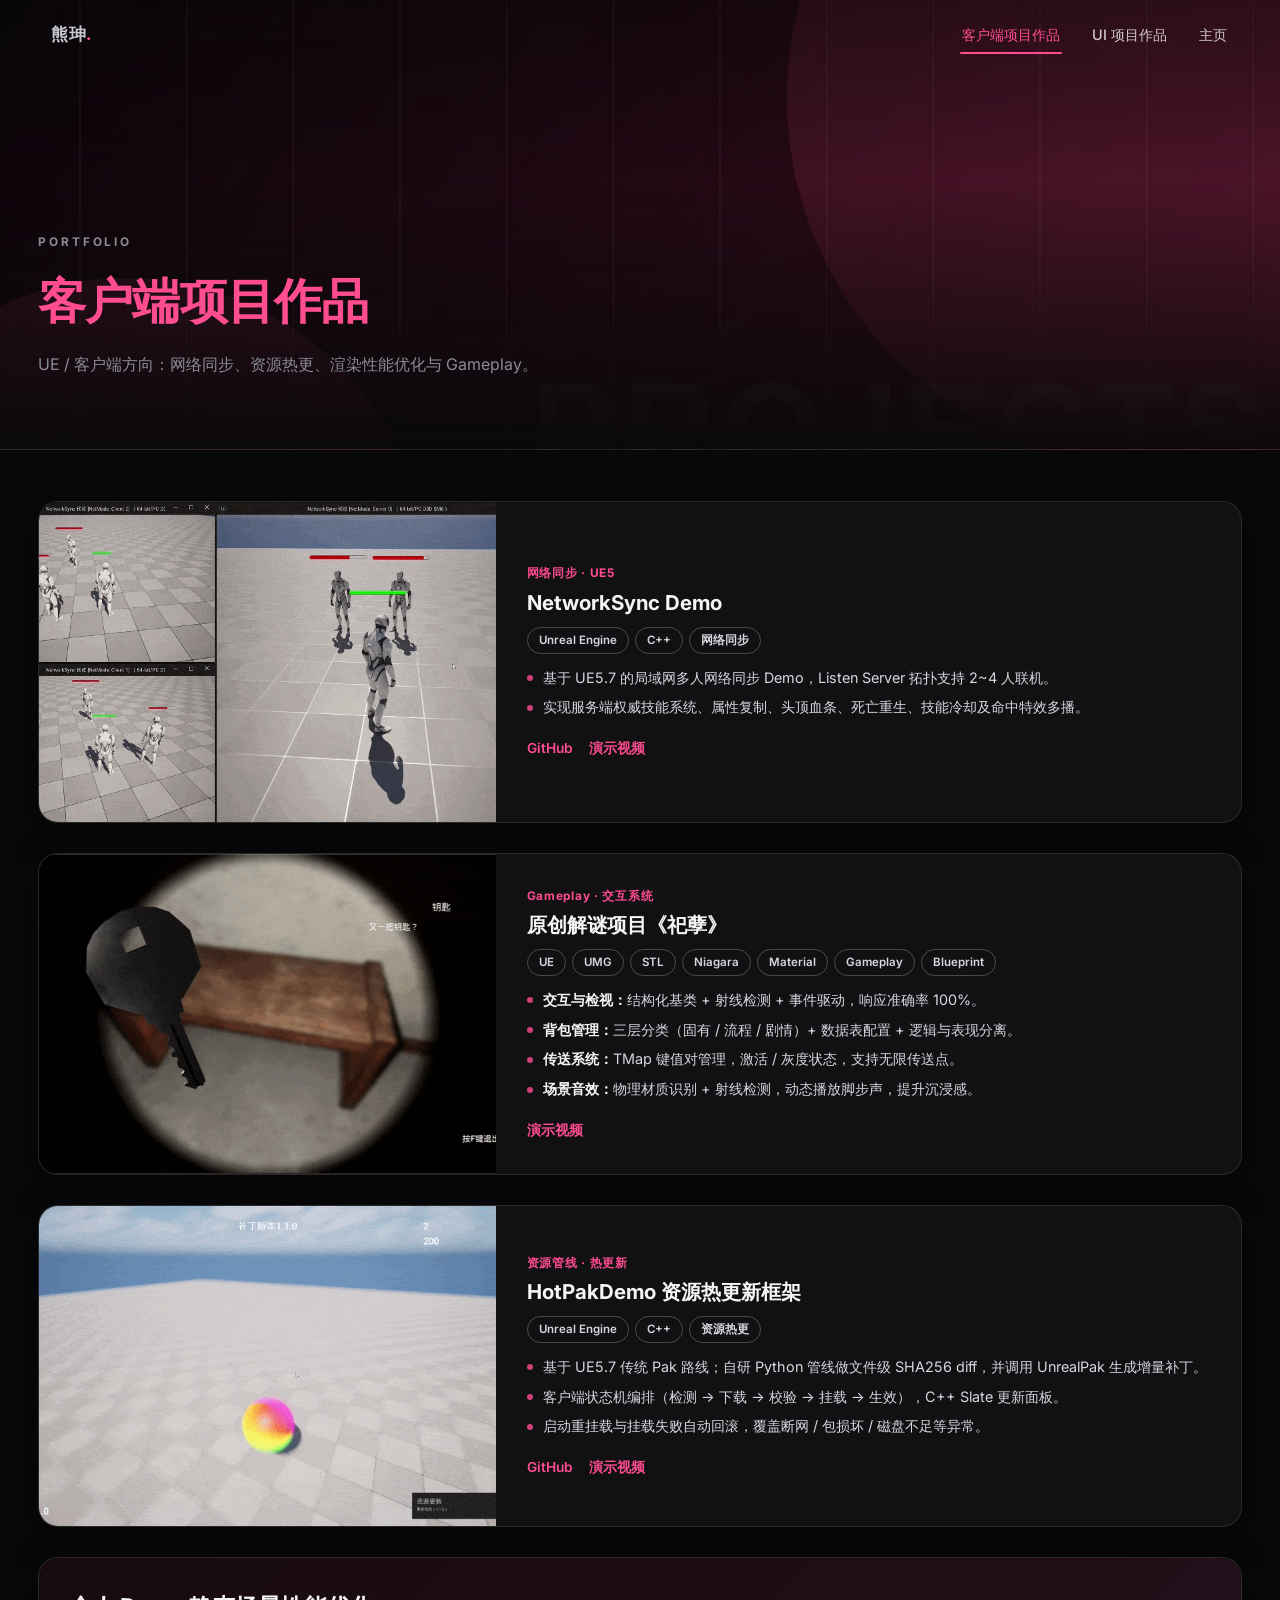
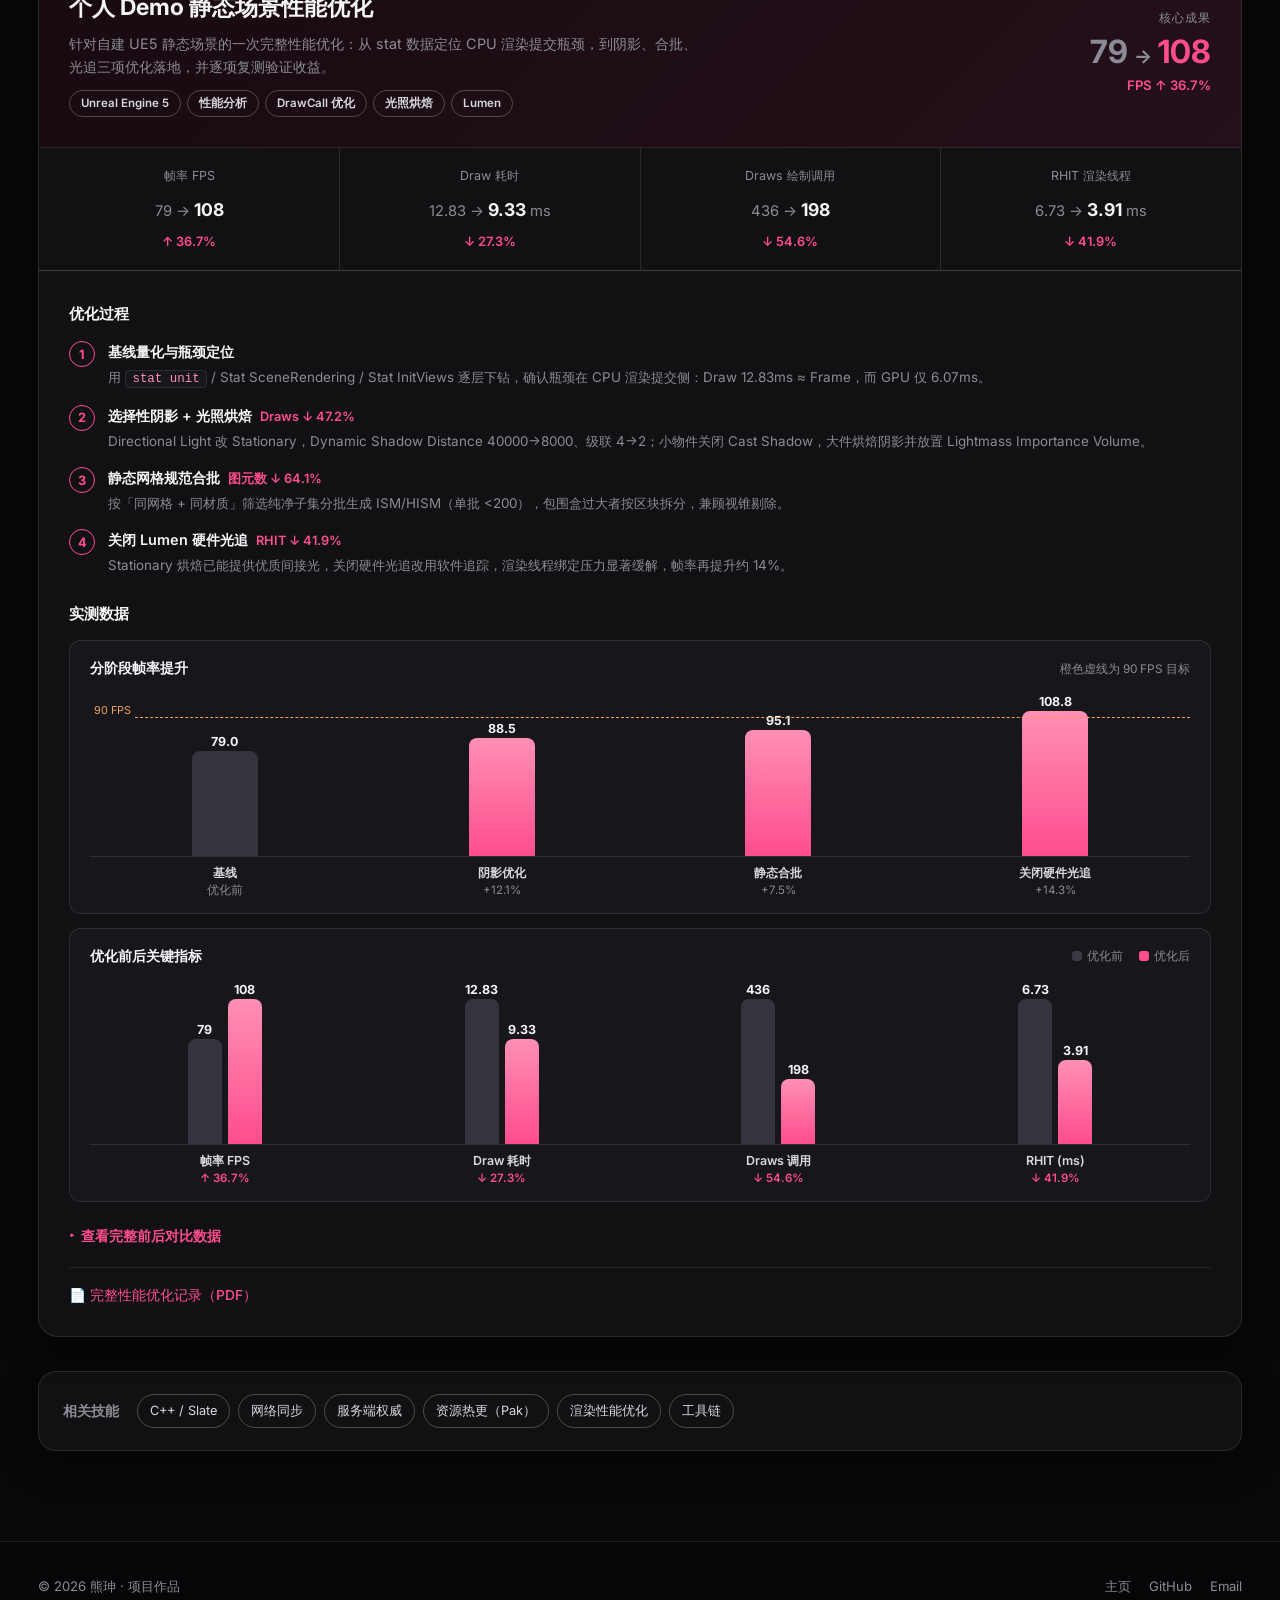
==== projects.html @ a7da315f "更改主页框架" ====
<!DOCTYPE html>
<html lang="zh-CN">
<head>
    <meta charset="UTF-8">
    <meta name="viewport" content="width=device-width, initial-scale=1.0">
    <title>项目作品 · 熊珅</title>
    <meta name="description" content="熊珅的项目作品：UE / 游戏客户端方向与 UI 开发方向的项目及性能优化案例。">
    <link rel="icon" type="image/png" href="assets/img/favicon.png">
    <link rel="preconnect" href="https://fonts.googleapis.com">
    <link rel="preconnect" href="https://fonts.gstatic.com" crossorigin>
    <link href="https://fonts.googleapis.com/css2?family=Inter:wght@400;500;600;700&display=swap" rel="stylesheet">
    <link rel="stylesheet" href="assets/style.css">
</head>
<body class="page-projects">

    <!-- ==================== 顶部导航（双 Tab） ==================== -->
    <nav class="nav" id="siteNav">
        <a class="brand" href="index.html">熊珅<span>.</span></a>
        <div class="nav-links">
            <button type="button" data-tab="game" class="is-active">客户端项目作品</button>
            <button type="button" data-tab="ui">UI 项目作品</button>
            <a class="nav-cta" href="index.html">主页</a>
        </div>
    </nav>

    <!-- ==================== 页头 ==================== -->
    <header class="projects-head">
        <div class="wrap--wide">
            <div>
                <span class="eyebrow">PORTFOLIO</span>
                <h1 data-panel-title>客户端项目作品</h1>
                <p data-panel-desc>UE / 客户端方向：网络同步、资源热更、渲染性能优化与 Gameplay。</p>
            </div>
        </div>
    </header>

    <main>
        <!-- ============================================================
             Panel · 客户端作品
             ============================================================ -->
        <div class="panel is-active" data-panel="game" id="panel-game" role="tabpanel" aria-label="客户端项目作品">
            <div class="cards">

                <!-- NetworkSync -->
                <article class="card">
                    <div class="card-media">
                        <img src="assets/img/client/project1.gif" alt="NetworkSync Demo 演示">
                    </div>
                    <div class="card-body">
                        <div class="kicker">网络同步 · UE5</div>
                        <h3>NetworkSync Demo</h3>
                        <div class="tags">
                            <span class="tag">Unreal Engine</span>
                            <span class="tag">C++</span>
                            <span class="tag">网络同步</span>
                        </div>
                        <ul class="points">
                            <li>基于 UE5.7 的局域网多人网络同步 Demo，Listen Server 拓扑支持 2~4 人联机。</li>
                            <li>实现服务端权威技能系统、属性复制、头顶血条、死亡重生、技能冷却及命中特效多播。</li>
                        </ul>
                        <div class="card-links">
                            <a href="https://github.com/XBear-Git/UE-NetSync-Demo" target="_blank" rel="noopener">GitHub</a>
                            <a href="https://www.bilibili.com/video/BV1RWa36MEmf/" target="_blank" rel="noopener">演示视频</a>
                        </div>
                    </div>
                </article>

                <!-- 祀孽 -->
                <article class="card">
                    <div class="card-media">
                        <img src="assets/img/client/project3.gif" alt="原创解谜项目《祀孽》演示">
                    </div>
                    <div class="card-body">
                        <div class="kicker">Gameplay · 交互系统</div>
                        <h3>原创解谜项目《祀孽》</h3>
                        <div class="tags">
                            <span class="tag">UE</span>
                            <span class="tag">UMG</span>
                            <span class="tag">STL</span>
                            <span class="tag">Niagara</span>
                            <span class="tag">Material</span>
                            <span class="tag">Gameplay</span>
                            <span class="tag">Blueprint</span>
                        </div>
                        <ul class="points">
                            <li><strong>交互与检视：</strong>结构化基类 + 射线检测 + 事件驱动，响应准确率 100%。</li>
                            <li><strong>背包管理：</strong>三层分类（固有 / 流程 / 剧情）+ 数据表配置 + 逻辑与表现分离。</li>
                            <li><strong>传送系统：</strong>TMap 键值对管理，激活 / 灰度状态，支持无限传送点。</li>
                            <li><strong>场景音效：</strong>物理材质识别 + 射线检测，动态播放脚步声，提升沉浸感。</li>
                        </ul>
                        <div class="card-links">
                            <a href="https://www.bilibili.com/video/BV1g8osBFEGW/" target="_blank" rel="noopener">演示视频</a>
                        </div>
                    </div>
                </article>

                <!-- HotPak -->
                <article class="card">
                    <div class="card-media">
                        <img src="assets/img/client/project2.gif" alt="HotPakDemo 资源热更新演示">
                    </div>
                    <div class="card-body">
                        <div class="kicker">资源管线 · 热更新</div>
                        <h3>HotPakDemo 资源热更新框架</h3>
                        <div class="tags">
                            <span class="tag">Unreal Engine</span>
                            <span class="tag">C++</span>
                            <span class="tag">资源热更</span>
                        </div>
                        <ul class="points">
                            <li>基于 UE5.7 传统 Pak 路线；自研 Python 管线做文件级 SHA256 diff，并调用 UnrealPak 生成增量补丁。</li>
                            <li>客户端状态机编排（检测 → 下载 → 校验 → 挂载 → 生效），C++ Slate 更新面板。</li>
                            <li>启动重挂载与挂载失败自动回滚，覆盖断网 / 包损坏 / 磁盘不足等异常。</li>
                        </ul>
                        <div class="card-links">
                            <a href="https://github.com/XBear-Git/UE-HotPak-Demo" target="_blank" rel="noopener">GitHub</a>
                            <a href="https://www.bilibili.com/video/BV1kwHC6jEtJ/" target="_blank" rel="noopener">演示视频</a>
                        </div>
                    </div>
                </article>

                <!-- 性能优化案例（客户端版） -->
                <section class="perf-case" aria-labelledby="perf-game-title">
                    <div class="perf-case-head">
                        <div>
                            <h3 id="perf-game-title">个人 Demo 静态场景性能优化</h3>
                            <p class="perf-desc">针对自建 UE5 静态场景的一次完整性能优化：从 stat 数据定位 CPU 渲染提交瓶颈，到阴影、合批、光追三项优化落地，并逐项复测验证收益。</p>
                            <div class="tags">
                                <span class="tag">Unreal Engine 5</span>
                                <span class="tag">性能分析</span>
                                <span class="tag">DrawCall 优化</span>
                                <span class="tag">光照烘焙</span>
                                <span class="tag">Lumen</span>
                            </div>
                        </div>
                        <div class="perf-hero">
                            <div class="hero-label">核心成果</div>
                            <div class="hero-value"><span class="hero-from">79</span><span class="hero-arrow">→</span><span class="hero-to">108</span></div>
                            <div class="hero-delta">FPS ↑ 36.7%</div>
                        </div>
                    </div>

                    <div class="perf-metrics">
                        <div class="perf-metric"><div class="m-label">帧率 FPS</div><div class="m-values">79 → <strong>108</strong></div><div class="m-delta">↑ 36.7%</div></div>
                        <div class="perf-metric"><div class="m-label">Draw 耗时</div><div class="m-values">12.83 → <strong>9.33</strong> ms</div><div class="m-delta">↓ 27.3%</div></div>
                        <div class="perf-metric"><div class="m-label">Draws 绘制调用</div><div class="m-values">436 → <strong>198</strong></div><div class="m-delta">↓ 54.6%</div></div>
                        <div class="perf-metric"><div class="m-label">RHIT 渲染线程</div><div class="m-values">6.73 → <strong>3.91</strong> ms</div><div class="m-delta">↓ 41.9%</div></div>
                    </div>

                    <div class="perf-body">
                        <div class="perf-subtitle">优化过程</div>
                        <div class="perf-steps">
                            <div class="perf-step"><div class="step-no">1</div><div><div class="step-title">基线量化与瓶颈定位</div><p>用 <code>stat unit</code> / Stat SceneRendering / Stat InitViews 逐层下钻，确认瓶颈在 CPU 渲染提交侧：Draw 12.83ms ≈ Frame，而 GPU 仅 6.07ms。</p></div></div>
                            <div class="perf-step"><div class="step-no">2</div><div><div class="step-title">选择性阴影 + 光照烘焙<span class="step-gain">Draws ↓ 47.2%</span></div><p>Directional Light 改 Stationary，Dynamic Shadow Distance 40000→8000、级联 4→2；小物件关闭 Cast Shadow，大件烘焙阴影并放置 Lightmass Importance Volume。</p></div></div>
                            <div class="perf-step"><div class="step-no">3</div><div><div class="step-title">静态网格规范合批<span class="step-gain">图元数 ↓ 64.1%</span></div><p>按「同网格 + 同材质」筛选纯净子集分批生成 ISM/HISM（单批 &lt;200），包围盒过大者按区块拆分，兼顾视锥剔除。</p></div></div>
                            <div class="perf-step"><div class="step-no">4</div><div><div class="step-title">关闭 Lumen 硬件光追<span class="step-gain">RHIT ↓ 41.9%</span></div><p>Stationary 烘焙已能提供优质间接光，关闭硬件光追改用软件追踪，渲染线程绑定压力显著缓解，帧率再提升约 14%。</p></div></div>
                        </div>

                        <div class="perf-subtitle" style="margin-top: 24px;">实测数据</div>

                        <div class="perf-chart">
                            <div class="chart-head"><span class="chart-title">分阶段帧率提升</span><span class="chart-note">橙色虚线为 90 FPS 目标</span></div>
                            <div class="chart-plot">
                                <div class="chart-target" style="bottom: 82.7%;"><span>90 FPS</span></div>
                                <div class="chart-col"><div class="chart-bar b-before" style="--h: 72.6%;"><span class="bar-val">79.0</span></div></div>
                                <div class="chart-col"><div class="chart-bar b-after" style="--h: 81.4%;"><span class="bar-val">88.5</span></div></div>
                                <div class="chart-col"><div class="chart-bar b-after" style="--h: 87.5%;"><span class="bar-val">95.1</span></div></div>
                                <div class="chart-col"><div class="chart-bar b-after" style="--h: 100%;"><span class="bar-val">108.8</span></div></div>
                            </div>
                            <div class="chart-x-labels">
                                <div>基线<small>优化前</small></div>
                                <div>阴影优化<small>+12.1%</small></div>
                                <div>静态合批<small>+7.5%</small></div>
                                <div>关闭硬件光追<small>+14.3%</small></div>
                            </div>
                        </div>

                        <div class="perf-chart">
                            <div class="chart-head">
                                <span class="chart-title">优化前后关键指标</span>
                                <span class="chart-legend"><span class="legend-item"><i class="legend-dot before"></i>优化前</span><span class="legend-item"><i class="legend-dot after"></i>优化后</span></span>
                            </div>
                            <div class="group-chart">
                                <div class="chart-group"><div class="chart-bar b-before" style="--h: 73%;"><span class="bar-val">79</span></div><div class="chart-bar b-after" style="--h: 100%;"><span class="bar-val">108</span></div></div>
                                <div class="chart-group"><div class="chart-bar b-before" style="--h: 100%;"><span class="bar-val">12.83</span></div><div class="chart-bar b-after" style="--h: 73%;"><span class="bar-val">9.33</span></div></div>
                                <div class="chart-group"><div class="chart-bar b-before" style="--h: 100%;"><span class="bar-val">436</span></div><div class="chart-bar b-after" style="--h: 45%;"><span class="bar-val">198</span></div></div>
                                <div class="chart-group"><div class="chart-bar b-before" style="--h: 100%;"><span class="bar-val">6.73</span></div><div class="chart-bar b-after" style="--h: 58%;"><span class="bar-val">3.91</span></div></div>
                            </div>
                            <div class="group-labels">
                                <div>帧率 FPS<span class="g-delta">↑ 36.7%</span></div>
                                <div>Draw 耗时<span class="g-delta">↓ 27.3%</span></div>
                                <div>Draws 调用<span class="g-delta">↓ 54.6%</span></div>
                                <div>RHIT (ms)<span class="g-delta">↓ 41.9%</span></div>
                            </div>
                        </div>

                        <details class="perf-details">
                            <summary>查看完整前后对比数据</summary>
                            <table class="perf-table">
                                <thead><tr><th>指标</th><th>优化前</th><th>优化后</th><th>提升幅度</th></tr></thead>
                                <tbody>
                                    <tr><td>帧率 FPS</td><td>79</td><td>108</td><td class="good">+36.7%</td></tr>
                                    <tr><td>Frame 帧时间 (ms)</td><td>12.84</td><td>9.19</td><td class="good">-28.4%</td></tr>
                                    <tr><td>Draw 耗时 (ms)</td><td>12.83</td><td>9.33</td><td class="good">-27.3%</td></tr>
                                    <tr><td>RHIT (ms)</td><td>6.73</td><td>3.91</td><td class="good">-41.9%</td></tr>
                                    <tr><td>GPU Time (ms)</td><td>6.07</td><td>4.84</td><td class="good">-20.3%</td></tr>
                                    <tr><td>Draws 总绘制调用</td><td>436</td><td>198</td><td class="good">-54.6%</td></tr>
                                    <tr><td>DrawPrimitive Calls</td><td>537.2</td><td>258.13</td><td class="good">-51.9%</td></tr>
                                    <tr><td>Triangles Drawn</td><td>101K</td><td>55.6K</td><td class="good">-44.9%</td></tr>
                                    <tr><td>Processed Primitives</td><td>2485</td><td>891</td><td class="good">-64.1%</td></tr>
                                    <tr><td>Visible Raytracing Primitives</td><td>1912</td><td>610</td><td class="good">-68.1%</td></tr>
                                </tbody>
                            </table>
                        </details>

                        <div class="perf-links">
                            <a href="docs/performance-optimization.pdf" class="js-pdf" data-pdf-title="性能优化记录" target="_blank" rel="noopener">📄 完整性能优化记录（PDF）</a>
                        </div>
                    </div>
                </section>
            </div>

            <div class="panel-skills">
                <h3>相关技能</h3>
                <div class="skill-chips">
                    <span class="skill-chip">C++ / Slate</span>
                    <span class="skill-chip">网络同步</span>
                    <span class="skill-chip">服务端权威</span>
                    <span class="skill-chip">资源热更（Pak）</span>
                    <span class="skill-chip">渲染性能优化</span>
                    <span class="skill-chip">工具链</span>
                </div>
            </div>
        </div>

        <!-- ============================================================
             Panel · UI 作品
             ============================================================ -->
        <div class="panel" data-panel="ui" id="panel-ui" role="tabpanel" aria-label="UI 项目作品">
            <div class="cards">

                <!-- 考试界面 -->
                <article class="card">
                    <div class="card-media is-contain" data-carousel>
                        <div class="carousel">
                            <div class="carousel-track">
                                <img class="carousel-slide" src="assets/img/ui/ui-exam-1.jpg" alt="考试答题界面：题目导航、选项与提交按钮">
                                <img class="carousel-slide" src="assets/img/ui/ui-exam-2.jpg" alt="考试结果界面：分数、正确题数与答题分析">
                                <img class="carousel-slide" src="assets/img/ui/ui-exam-3.jpg" alt="JSON 题库到 UMG 数据绑定的结构示意">
                            </div>
                            <div class="carousel-dots">
                                <button class="carousel-dot is-active" type="button" aria-label="第 1 张：答题界面"></button>
                                <button class="carousel-dot" type="button" aria-label="第 2 张：结果界面"></button>
                                <button class="carousel-dot" type="button" aria-label="第 3 张：数据绑定示意"></button>
                            </div>
                        </div>
                    </div>
                    <div class="card-body">
                        <div class="kicker">实习项目</div>
                        <h3>VR / PC 考试界面系统</h3>
                        <div class="tags">
                            <span class="tag">UE5</span><span class="tag">UMG</span><span class="tag">C++</span><span class="tag">JSON</span><span class="tag">事件分发</span>
                        </div>
                        <ul class="points">
                            <li><strong>数据驱动：</strong>从 JSON 文件读取题库 → C++ 结构体 → UMG 数据绑定，换题 / 加题型不改 UI 逻辑。</li>
                            <li><strong>多层级页面：</strong>用页面切换与叠加容器组织登录、答题、交卷、结果，状态机统一管理流程。</li>
                            <li><strong>解耦与适配：</strong>事件分发 + 锚点 / DPI 缩放，修复 UI 状态丢失、引用拷贝等 10+ 问题。</li>
                        </ul>
                    </div>
                </article>

                <!-- 背包 UI -->
                <article class="card">
                    <div class="card-media is-contain" data-carousel>
                        <div class="carousel">
                            <div class="carousel-track">
                                <img class="carousel-slide" src="assets/img/ui/ui-bag-1.jpg" alt="背包主界面：分类页签、物品网格与详情面板">
                                <img class="carousel-slide" src="assets/img/ui/ui-bag-2.jpg" alt="背包中的检视界面效果">
                                <img class="carousel-slide" src="assets/img/ui/ui-bag-3.jpg" alt="阅读界面的效果">
                            </div>
                            <div class="carousel-dots">
                                <button class="carousel-dot is-active" type="button" aria-label="第 1 张：背包主界面"></button>
                                <button class="carousel-dot" type="button" aria-label="第 2 张：检视界面"></button>
                                <button class="carousel-dot" type="button" aria-label="第 3 张：阅读界面"></button>
                            </div>
                        </div>
                    </div>
                    <div class="card-body">
                        <div class="kicker">自研解谜项目</div>
                        <h3>背包与物品 UI 系统</h3>
                        <div class="tags">
                            <span class="tag">UE5</span><span class="tag">UMG</span><span class="tag">蓝图</span><span class="tag">数据表</span><span class="tag">输入状态</span>
                        </div>
                        <ul class="points">
                            <li><strong>数据驱动分类：</strong>用 DataTable 与 Struct 管理关键物品、线索文档和可使用物品，按类型维护三个分类数组；新增物品只改数据表。</li>
                            <li><strong>动态槽位与详情：</strong>WidgetSwitcher + WrapBox 组织三类物品，刷新时动态生成槽位、隐藏空槽；悬停刷新详情，左键弹出菜单。</li>
                            <li><strong>3D 检视与输入闭环：</strong>场景捕获 → 渲染纹理 → UI 材质显示模型，支持旋转 / 缩放 / 复位；四态输入管理，Tab 开关背包。</li>
                        </ul>
                        <div class="card-links">
                            <a href="https://www.bilibili.com/video/BV1YRnH6qExg/" target="_blank" rel="noopener">演示视频</a>
                        </div>
                    </div>
                </article>

                <!-- Common UI -->
                <article class="card">
                    <div class="card-media is-contain" data-carousel>
                        <div class="carousel">
                            <div class="carousel-track">
                                <img class="carousel-slide" src="assets/img/ui/ui-common-1.jpg" alt="Common UI 的 Game、Menu、Modal 三层结构与输入路由">
                                <img class="carousel-slide" src="assets/img/ui/ui-common-2.jpg" alt="模态弹窗、输入屏蔽与焦点恢复示意">
                                <img class="carousel-slide" src="assets/img/ui/ui-common-3.jpg" alt="Common UI 样式表、按钮与文本样式复用">
                            </div>
                            <div class="carousel-dots">
                                <button class="carousel-dot is-active" type="button" aria-label="第 1 张：分层与输入路由"></button>
                                <button class="carousel-dot" type="button" aria-label="第 2 张：模态弹窗与焦点"></button>
                                <button class="carousel-dot" type="button" aria-label="第 3 张：样式与组件复用"></button>
                            </div>
                        </div>
                    </div>
                    <div class="card-body">
                        <div class="kicker">UI 框架专项</div>
                        <h3>Common UI 前端菜单框架</h3>
                        <div class="tags">
                            <span class="tag">Common UI</span><span class="tag">C++</span><span class="tag">Widget Stack</span><span class="tag">数据驱动</span><span class="tag">异步加载</span>
                        </div>
                        <ul class="points">
                            <li><strong>分层 UI 框架：</strong>用 Gameplay Tag 映射界面与 Widget Stack，结合软引用与异步加载按需创建页面；C++ 统一处理入栈 / 出栈、弹窗与焦点。</li>
                            <li><strong>数据驱动选项：</strong>设置项由数据对象与注册表配置，页签、列表与详情联动；属性读写代理绑定用户设置，新增选项只需登记数据。</li>
                            <li><strong>通用组件与主链路：</strong>以 C++ 基类封装按钮、页签、列表与轮播控件；打通启动 → 主菜单 → 选项 → 退出确认流程。</li>
                        </ul>
                        <div class="card-links">
                            <a href="https://github.com/XBear-Git/MenuSystem-CommonUI" target="_blank" rel="noopener">GitHub</a>
                            <a href="#" class="is-todo" title="演示视频待补充" aria-disabled="true">演示视频</a>
                            <span class="card-note">框架已建好，设置应用逻辑待完善</span>
                        </div>
                    </div>
                </article>

                <!-- 性能优化案例（UI 版） -->
                <section class="perf-case" aria-labelledby="perf-ui-title">
                    <div class="perf-case-head">
                        <div>
                            <h3 id="perf-ui-title">静态场景性能优化 · UI 视角</h3>
                            <p class="perf-desc">从 stat 数据定位 CPU 渲染提交瓶颈，到阴影、合批、光追三项优化落地并复测。案例中的 Draw Call / 合批 / 层级分析，同样适用于 UMG 图集与 UI 性能排查。</p>
                            <div class="tags">
                                <span class="tag">Unreal Engine 5</span>
                                <span class="tag">DrawCall / 合批</span>
                                <span class="tag">图集</span>
                                <span class="tag">UI 性能排查</span>
                            </div>
                        </div>
                        <div class="perf-hero">
                            <div class="hero-label">核心成果</div>
                            <div class="hero-value"><span class="hero-from">79</span><span class="hero-arrow">→</span><span class="hero-to">108</span></div>
                            <div class="hero-delta">FPS ↑ 36.7%</div>
                        </div>
                    </div>

                    <div class="perf-metrics">
                        <div class="perf-metric"><div class="m-label">帧率 FPS</div><div class="m-values">79 → <strong>108</strong></div><div class="m-delta">↑ 36.7%</div></div>
                        <div class="perf-metric"><div class="m-label">Draw 耗时</div><div class="m-values">12.83 → <strong>9.33</strong> ms</div><div class="m-delta">↓ 27.3%</div></div>
                        <div class="perf-metric"><div class="m-label">Draws 绘制调用</div><div class="m-values">436 → <strong>198</strong></div><div class="m-delta">↓ 54.6%</div></div>
                        <div class="perf-metric"><div class="m-label">RHIT 渲染线程</div><div class="m-values">6.73 → <strong>3.91</strong> ms</div><div class="m-delta">↓ 41.9%</div></div>
                    </div>

                    <div class="perf-body">
                        <div class="perf-subtitle">优化过程</div>
                        <div class="perf-steps">
                            <div class="perf-step"><div class="step-no">1</div><div><div class="step-title">基线量化与瓶颈定位</div><p>用 <code>stat unit</code> / Stat SceneRendering / Stat InitViews 逐层下钻，确认瓶颈在 CPU 渲染提交侧：Draw 12.83ms ≈ Frame，而 GPU 仅 6.07ms。</p></div></div>
                            <div class="perf-step"><div class="step-no">2</div><div><div class="step-title">选择性阴影 + 光照烘焙<span class="step-gain">Draws ↓ 47.2%</span></div><p>Directional Light 改 Stationary，Dynamic Shadow Distance 40000→8000、级联 4→2；小物件关闭 Cast Shadow，大件烘焙阴影并放置 Lightmass Importance Volume。</p></div></div>
                            <div class="perf-step"><div class="step-no">3</div><div><div class="step-title">静态网格规范合批<span class="step-gain">图元数 ↓ 64.1%</span></div><p>按「同网格 + 同材质」筛选纯净子集分批生成 ISM/HISM（单批 &lt;200），包围盒过大者按区块拆分，兼顾视锥剔除。</p></div></div>
                            <div class="perf-step"><div class="step-no">4</div><div><div class="step-title">关闭 Lumen 硬件光追<span class="step-gain">RHIT ↓ 41.9%</span></div><p>Stationary 烘焙已能提供优质间接光，关闭硬件光追改用软件追踪，渲染线程绑定压力显著缓解，帧率再提升约 14%。</p></div></div>
                        </div>

                        <div class="perf-subtitle" style="margin-top: 24px;">实测数据</div>

                        <div class="perf-chart">
                            <div class="chart-head"><span class="chart-title">分阶段帧率提升</span><span class="chart-note">橙色虚线为 90 FPS 目标</span></div>
                            <div class="chart-plot">
                                <div class="chart-target" style="bottom: 82.7%;"><span>90 FPS</span></div>
                                <div class="chart-col"><div class="chart-bar b-before" style="--h: 72.6%;"><span class="bar-val">79.0</span></div></div>
                                <div class="chart-col"><div class="chart-bar b-after" style="--h: 81.4%;"><span class="bar-val">88.5</span></div></div>
                                <div class="chart-col"><div class="chart-bar b-after" style="--h: 87.5%;"><span class="bar-val">95.1</span></div></div>
                                <div class="chart-col"><div class="chart-bar b-after" style="--h: 100%;"><span class="bar-val">108.8</span></div></div>
                            </div>
                            <div class="chart-x-labels">
                                <div>基线<small>优化前</small></div>
                                <div>阴影优化<small>+12.1%</small></div>
                                <div>静态合批<small>+7.5%</small></div>
                                <div>关闭硬件光追<small>+14.3%</small></div>
                            </div>
                        </div>

                        <div class="perf-chart">
                            <div class="chart-head">
                                <span class="chart-title">优化前后关键指标</span>
                                <span class="chart-legend"><span class="legend-item"><i class="legend-dot before"></i>优化前</span><span class="legend-item"><i class="legend-dot after"></i>优化后</span></span>
                            </div>
                            <div class="group-chart">
                                <div class="chart-group"><div class="chart-bar b-before" style="--h: 73%;"><span class="bar-val">79</span></div><div class="chart-bar b-after" style="--h: 100%;"><span class="bar-val">108</span></div></div>
                                <div class="chart-group"><div class="chart-bar b-before" style="--h: 100%;"><span class="bar-val">12.83</span></div><div class="chart-bar b-after" style="--h: 73%;"><span class="bar-val">9.33</span></div></div>
                                <div class="chart-group"><div class="chart-bar b-before" style="--h: 100%;"><span class="bar-val">436</span></div><div class="chart-bar b-after" style="--h: 45%;"><span class="bar-val">198</span></div></div>
                                <div class="chart-group"><div class="chart-bar b-before" style="--h: 100%;"><span class="bar-val">6.73</span></div><div class="chart-bar b-after" style="--h: 58%;"><span class="bar-val">3.91</span></div></div>
                            </div>
                            <div class="group-labels">
                                <div>帧率 FPS<span class="g-delta">↑ 36.7%</span></div>
                                <div>Draw 耗时<span class="g-delta">↓ 27.3%</span></div>
                                <div>Draws 调用<span class="g-delta">↓ 54.6%</span></div>
                                <div>RHIT (ms)<span class="g-delta">↓ 41.9%</span></div>
                            </div>
                        </div>

                        <details class="perf-details">
                            <summary>查看完整前后对比数据</summary>
                            <table class="perf-table">
                                <thead><tr><th>指标</th><th>优化前</th><th>优化后</th><th>提升幅度</th></tr></thead>
                                <tbody>
                                    <tr><td>帧率 FPS</td><td>79</td><td>108</td><td class="good">+36.7%</td></tr>
                                    <tr><td>Frame 帧时间 (ms)</td><td>12.84</td><td>9.19</td><td class="good">-28.4%</td></tr>
                                    <tr><td>Draw 耗时 (ms)</td><td>12.83</td><td>9.33</td><td class="good">-27.3%</td></tr>
                                    <tr><td>RHIT (ms)</td><td>6.73</td><td>3.91</td><td class="good">-41.9%</td></tr>
                                    <tr><td>GPU Time (ms)</td><td>6.07</td><td>4.84</td><td class="good">-20.3%</td></tr>
                                    <tr><td>Draws 总绘制调用</td><td>436</td><td>198</td><td class="good">-54.6%</td></tr>
                                    <tr><td>DrawPrimitive Calls</td><td>537.2</td><td>258.13</td><td class="good">-51.9%</td></tr>
                                    <tr><td>Triangles Drawn</td><td>101K</td><td>55.6K</td><td class="good">-44.9%</td></tr>
                                    <tr><td>Processed Primitives</td><td>2485</td><td>891</td><td class="good">-64.1%</td></tr>
                                    <tr><td>Visible Raytracing Primitives</td><td>1912</td><td>610</td><td class="good">-68.1%</td></tr>
                                </tbody>
                            </table>
                        </details>

                        <div class="perf-links">
                            <a href="docs/performance-optimization.pdf" class="js-pdf" data-pdf-title="性能优化记录" target="_blank" rel="noopener">📄 完整性能优化记录（PDF）</a>
                        </div>
                    </div>
                </section>
            </div>

            <div class="panel-skills">
                <h3>相关技能</h3>
                <div class="skill-chips">
                    <span class="skill-chip">UMG / Common UI</span>
                    <span class="skill-chip">图集 Atlas</span>
                    <span class="skill-chip">Draw Call / Overdraw</span>
                    <span class="skill-chip">Widget Stack</span>
                    <span class="skill-chip">数据绑定</span>
                </div>
            </div>
        </div>
    </main>

    <footer class="footer">
        <div class="wrap--wide">
            <div>© 2026 熊珅 · 项目作品</div>
            <div class="footer-links">
                <a href="index.html">主页</a>
                <a href="https://github.com/XBear-Git" target="_blank" rel="noopener">GitHub</a>
                <a href="mailto:XiongShen_dev@163.com">Email</a>
            </div>
        </div>
    </footer>

    <!-- ==================== PDF 弹窗 ==================== -->
    <div class="pdf-modal" id="pdfModal" hidden>
        <div class="pdf-modal-backdrop" data-pdf-close></div>
        <div class="pdf-modal-panel" role="dialog" aria-modal="true" aria-labelledby="pdfModalTitle">
            <div class="pdf-modal-head">
                <span class="pdf-modal-title" id="pdfModalTitle">PDF</span>
                <div class="pdf-modal-actions">
                    <a class="pdf-modal-external" id="pdfModalExternal" href="#" target="_blank" rel="noopener">在新标签打开 ↗</a>
                    <button type="button" class="pdf-modal-close" data-pdf-close aria-label="关闭">✕</button>
                </div>
            </div>
            <div class="pdf-modal-body">
                <iframe id="pdfModalFrame" title="PDF 预览" src="about:blank"></iframe>
            </div>
        </div>
    </div>

    <noscript>
        <style>
            .chart-bar { height: var(--h) !important; }
            .chart-bar .bar-val { opacity: 1 !important; }
            .panel { display: block; }
        </style>
    </noscript>

    <script src="assets/site.js"></script>
</body>
</html>
---- assets/style.css ----
/* =========================================================
   熊珅 · 个人网站 共用样式（深色 / 粉色主题）
   ========================================================= */
:root {
    --ink: #f5f5f7;
    --text: #d7d7dd;
    --muted: #8b8b95;
    --bg: #08080a;
    --bg-soft: #0d0d10;
    --card: #111114;
    --card-2: #16161b;
    --line: rgba(255, 255, 255, 0.10);
    --line-strong: rgba(255, 255, 255, 0.24);
    --accent: #ff4d8d;
    --accent-2: #ff8fb5;
    --accent-soft: rgba(255, 77, 141, 0.12);
    --nav-h: 70px;
    --wrap: 1200px;
    --wrap-wide: 1600px;
    --radius: 20px;
    --shadow-sm: 0 12px 34px rgba(0, 0, 0, 0.45);
    --shadow-md: 0 20px 54px rgba(0, 0, 0, 0.62);
}

* { margin: 0; padding: 0; box-sizing: border-box; }
html { scroll-behavior: smooth; }
body {
    font-family: 'Inter', -apple-system, BlinkMacSystemFont, 'Segoe UI', 'Microsoft YaHei', sans-serif;
    background: var(--bg);
    color: var(--text);
    line-height: 1.65;
    -webkit-font-smoothing: antialiased;
}
img { max-width: 100%; display: block; }
a { color: inherit; }
button { font: inherit; }
::selection { background: rgba(255, 77, 141, 0.35); color: #ffffff; }

/* 深色滚动条 */
::-webkit-scrollbar { width: 10px; height: 10px; }
::-webkit-scrollbar-track { background: #0a0a0c; }
::-webkit-scrollbar-thumb { background: #2a2a31; border-radius: 10px; }
::-webkit-scrollbar-thumb:hover { background: #3a3a44; }

.wrap { width: min(var(--wrap), 92vw); margin: 0 auto; }
.wrap--wide { width: min(var(--wrap-wide), 94vw); margin: 0 auto; }
section[id] { scroll-margin-top: calc(var(--nav-h) + 24px); }

.eyebrow {
    display: inline-block;
    font-size: 0.74rem;
    font-weight: 700;
    letter-spacing: 0.24em;
    text-transform: uppercase;
    color: var(--muted);
}

/* =========================================================
   顶部导航
   ========================================================= */
.nav {
    position: fixed;
    top: 0;
    left: 0;
    right: 0;
    z-index: 100;
    height: var(--nav-h);
    display: flex;
    align-items: center;
    gap: 20px;
    padding: 0 clamp(18px, 4vw, 56px);
    color: #ffffff;
    transition: background 0.3s ease, color 0.3s ease, box-shadow 0.3s ease, backdrop-filter 0.3s ease;
}
.nav.is-solid,
.nav.nav--solid {
    background: rgba(8, 8, 10, 0.78);
    color: var(--ink);
    box-shadow: 0 8px 30px rgba(0, 0, 0, 0.45);
    backdrop-filter: blur(16px);
    -webkit-backdrop-filter: blur(16px);
    border-bottom: 1px solid var(--line);
}
.nav .brand {
    font-weight: 700;
    font-size: 1.05rem;
    letter-spacing: 0.02em;
    text-decoration: none;
    white-space: nowrap;
    color: #c9c9d2; /* 比纯白更浅、更柔和的姓名颜色 */
}
.nav .brand span { color: var(--accent); }
.nav-links {
    margin-left: auto;
    display: flex;
    align-items: center;
    gap: clamp(12px, 2.2vw, 30px);
}
.nav-links a,
.nav-links button {
    position: relative;
    background: none;
    border: 0;
    color: inherit;
    text-decoration: none;
    font-size: 0.9rem;
    font-weight: 500;
    opacity: 0.78;
    padding: 6px 2px;
    cursor: pointer;
    white-space: nowrap;
    transition: opacity 0.2s ease, color 0.2s ease;
}
.nav-links a:hover,
.nav-links button:hover { opacity: 1; }
.nav-links a.is-active,
.nav-links button.is-active { opacity: 1; color: var(--accent); }
.nav-links a.is-active::after,
.nav-links button.is-active::after {
    content: "";
    position: absolute;
    left: 0;
    right: 0;
    bottom: -1px;
    height: 2px;
    border-radius: 2px;
    background: var(--accent);
}
/* 导航里的“主页”与其它导航按钮完全一致：无边框、同字号、同基线 */
.nav-links .nav-cta {
    border: 0;
    border-radius: 0;
    padding: 6px 2px;
    opacity: 0.78;
}
.nav-links .nav-cta:hover { background: none; opacity: 1; }

/* =========================================================
   Hero
   ========================================================= */
.hero {
    position: relative;
    min-height: 100svh;
    display: flex;
    align-items: center;
    justify-content: center;
    overflow: hidden;
    isolation: isolate;
    color: #ffffff;
}
.hero-bg { position: absolute; inset: 0; z-index: -2; background: #000; }
.hero-slide {
    position: absolute;
    inset: 0;
    background-size: cover;
    background-position: center;
    opacity: 0;
    transform: scale(1.04);
    transition: opacity 1.4s ease;
}
.hero-slide.is-active { opacity: 1; }
.hero::after {
    content: "";
    position: absolute;
    inset: 0;
    z-index: -1;
    background: linear-gradient(180deg, rgba(0, 0, 0, 0.6) 0%, rgba(0, 0, 0, 0.28) 45%, rgba(0, 0, 0, 0.88) 100%);
}
.hero-inner {
    width: min(1000px, 92vw);
    padding: calc(var(--nav-h) + 40px) 0 90px;
    text-align: center;
}
.hero-avatar {
    width: clamp(112px, 12vw, 152px);
    height: clamp(112px, 12vw, 152px);
    border-radius: 50%;
    object-fit: cover;
    margin: 0 auto 24px;
    border: 4px solid rgba(255, 255, 255, 0.82);
    box-shadow: 0 26px 60px rgba(0, 0, 0, 0.55);
    background: #1a1a20;
}
.hero h1 {
    font-size: clamp(1.8rem, 3.6vw, 2.6rem);
    font-weight: 600;
    letter-spacing: 0.02em;
    line-height: 1.15;
    color: #d9d9e1;
    text-shadow: 0 8px 30px rgba(0, 0, 0, 0.45);
}
.hero .tagline {
    margin-top: 14px;
    font-size: clamp(0.98rem, 1.7vw, 1.2rem);
    color: rgba(255, 255, 255, 0.86);
    letter-spacing: 0.02em;
}
.hero-pills {
    margin-top: 30px;
    display: flex;
    flex-wrap: wrap;
    gap: 10px;
    justify-content: center;
}
/* 按钮：透明背景 + 细边框 */
.pill {
    padding: 9px 20px;
    border: 1px solid var(--line-strong);
    border-radius: 999px;
    color: #ffffff;
    text-decoration: none;
    font-size: 0.9rem;
    background: transparent;
    transition: border-color 0.2s ease, color 0.2s ease, transform 0.2s ease;
}
.pill:hover {
    border-color: var(--accent);
    color: var(--accent);
    transform: translateY(-2px);
}
.hero-socials {
    margin-top: 32px;
    display: flex;
    justify-content: center;
    gap: 14px;
}
.hero-socials a {
    width: 46px;
    height: 46px;
    border-radius: 50%;
    display: grid;
    place-items: center;
    color: #ffffff;
    background: transparent;
    border: 1px solid var(--line-strong);
    transition: border-color 0.2s ease, color 0.2s ease, transform 0.2s ease;
}
.hero-socials a:hover { border-color: var(--accent); color: var(--accent); transform: translateY(-2px); }
.hero-socials svg { width: 20px; height: 20px; }
.scroll-cue {
    position: absolute;
    left: 50%;
    bottom: 26px;
    transform: translateX(-50%);
    display: flex;
    flex-direction: column;
    align-items: center;
    gap: 10px;
    text-decoration: none;
    color: var(--muted);
    font-size: 0.7rem;
    letter-spacing: 0.22em;
}
.scroll-cue::after {
    content: "";
    width: 1px;
    height: 42px;
    background: linear-gradient(rgba(255, 255, 255, 0.6), rgba(255, 255, 255, 0));
    animation: cueDrop 2.2s ease-in-out infinite;
    transform-origin: top;
}
@keyframes cueDrop {
    0% { opacity: 0.2; transform: scaleY(0.35); }
    50% { opacity: 1; transform: scaleY(1); }
    100% { opacity: 0.2; transform: scaleY(0.35); }
}

/* =========================================================
   通用板块
   ========================================================= */
.section { padding: clamp(64px, 9vw, 120px) 0; }
.section--alt { background: var(--bg-soft); }
.section-head { margin-bottom: clamp(28px, 4vw, 48px); }
.section-head h2 {
    margin-top: 10px;
    font-size: clamp(1.6rem, 3vw, 2.4rem);
    letter-spacing: -0.01em;
    line-height: 1.2;
    color: var(--accent);
}
.section-head p { margin-top: 12px; color: var(--muted); max-width: 680px; }

/* =========================================================
   关于我
   ========================================================= */
.about-grid {
    display: grid;
    grid-template-columns: 340px minmax(0, 1fr);
    gap: clamp(28px, 5vw, 72px);
    align-items: stretch;
}
.profile-card {
    background: var(--card);
    border: 1px solid var(--line);
    border-radius: 24px;
    padding: 30px 24px;
    text-align: center;
    box-shadow: var(--shadow-sm);
    display: flex;
    flex-direction: column;
    justify-content: center;
}
.profile-card > img {
    width: 132px;
    height: 132px;
    border-radius: 50%;
    object-fit: cover;
    margin: 0 auto 16px;
    border: 3px solid var(--line-strong);
}
.profile-name { font-size: 1.28rem; font-weight: 700; color: var(--ink); }
.profile-role { margin-top: 4px; font-size: 0.86rem; color: var(--muted); }
.profile-meta { display: grid; gap: 10px; margin-top: 22px; text-align: left; }
.profile-meta a,
.profile-meta div {
    display: flex;
    align-items: center;
    gap: 10px;
    font-size: 0.86rem;
    color: var(--muted);
    text-decoration: none;
    word-break: break-all;
}
.profile-meta a:hover { color: var(--accent); }
.profile-meta svg { width: 17px; height: 17px; flex-shrink: 0; }
.resume-btns { display: flex; gap: 8px; margin-top: 20px; }
/* 按钮：透明背景 + 细边框 */
.resume-btns a {
    flex: 1;
    text-align: center;
    padding: 9px 6px;
    border-radius: 10px;
    background: transparent;
    border: 1px solid var(--line-strong);
    color: var(--text);
    text-decoration: none;
    font-size: 0.8rem;
    font-weight: 600;
    transition: border-color 0.2s ease, color 0.2s ease;
}
.resume-btns a:hover { border-color: var(--accent); color: var(--accent); }
.about-copy { display: flex; flex-direction: column; justify-content: center; }
.about-copy .about-label {
    display: inline-block;
    align-self: flex-start;
    padding: 4px 16px;
    border: 1px solid var(--line-strong);
    border-radius: 8px;
    font-size: 0.8rem;
    color: var(--muted);
    background: transparent;
}
.about-copy p {
    margin-top: 20px;
    color: var(--text);
    font-size: 1rem;
    line-height: 1.85;
}
.about-copy .divider { height: 1px; background: var(--line); margin: 24px 0; }
.chips { display: flex; flex-wrap: wrap; gap: 8px; }
/* 关键词标签：透明 + 细边框（参考图 5） */
.chip {
    padding: 6px 14px;
    border: 1px solid var(--line-strong);
    border-radius: 999px;
    background: transparent;
    font-size: 0.82rem;
    color: var(--text);
}
.about-facts {
    display: grid;
    grid-template-columns: repeat(3, 1fr);
    gap: 12px;
    margin-top: 28px;
    padding-top: 24px;
    border-top: 1px solid var(--line);
}
.about-fact strong {
    display: block;
    font-size: 1.9rem;
    line-height: 1;
    font-weight: 700;
    color: var(--accent);
}
.about-fact span { display: block; margin-top: 8px; font-size: 0.8rem; color: var(--muted); }

/* =========================================================
   技能
   ========================================================= */
.skill-groups {
    display: grid;
    grid-template-columns: repeat(auto-fit, minmax(250px, 1fr));
    gap: 18px;
}
.skill-group {
    background: var(--card);
    border: 1px solid var(--line);
    border-radius: 18px;
    padding: 22px;
    box-shadow: var(--shadow-sm);
}
.skill-group h3 {
    font-size: 0.95rem;
    margin-bottom: 14px;
    display: flex;
    align-items: center;
    gap: 8px;
    color: var(--ink);
}
.skill-group h3::before {
    content: "";
    width: 8px;
    height: 8px;
    border-radius: 50%;
    background: var(--accent);
}
.skill-chips { display: flex; flex-wrap: wrap; gap: 8px; }
/* 关键词标签：透明 + 细边框 */
.skill-chip {
    padding: 5px 12px;
    border: 1px solid var(--line-strong);
    border-radius: 999px;
    background: transparent;
    font-size: 0.8rem;
    color: var(--text);
}

/* =========================================================
   教育
   ========================================================= */
.edu-card {
    background: var(--card);
    border: 1px solid var(--line);
    border-radius: 20px;
    padding: clamp(24px, 3vw, 36px);
    box-shadow: var(--shadow-sm);
    display: grid;
    grid-template-columns: 4fr 6fr;
    gap: clamp(20px, 4vw, 48px);
}
.edu-card h3 { font-size: 1.12rem; margin-bottom: 6px; color: var(--ink); }
.edu-card .edu-sub { color: var(--muted); font-size: 0.88rem; }
.edu-list { display: grid; gap: 8px; align-content: start; }
.edu-list div {
    display: flex;
    gap: 10px;
    font-size: 0.88rem;
    color: var(--muted);
}
.edu-list span { color: var(--ink); font-weight: 600; flex-shrink: 0; }

/* =========================================================
   页脚
   ========================================================= */
.footer {
    border-top: 1px solid var(--line);
    padding: 34px 0;
    color: var(--muted);
    font-size: 0.82rem;
    background: #060608;
}
.footer .wrap,
.footer .wrap--wide {
    display: flex;
    align-items: center;
    justify-content: space-between;
    gap: 16px;
    flex-wrap: wrap;
}
.footer a { color: var(--muted); text-decoration: none; }
.footer a:hover { color: var(--accent); }
.footer-links { display: flex; gap: 18px; flex-wrap: wrap; }

/* =========================================================
   项目作品页
   ========================================================= */
body.page-projects { background: var(--bg); min-height: 100svh; }
.projects-head {
    position: relative;
    min-height: 50svh;
    display: flex;
    align-items: flex-end;
    padding: calc(var(--nav-h) + 40px) 0 clamp(40px, 6vw, 72px);
    background-image:
        linear-gradient(180deg, rgba(5, 5, 7, 0.55) 0%, rgba(5, 5, 7, 0.22) 40%, rgba(8, 8, 10, 0.96) 100%),
        url('img/projects-banner.jpg');
    background-size: cover;
    background-position: center;
    border-bottom: 1px solid var(--line);
}
.projects-head .wrap--wide {
    position: relative;
    z-index: 1;
    display: flex;
    align-items: flex-end;
    justify-content: space-between;
    gap: 24px;
    flex-wrap: wrap;
}
.projects-head h1 {
    margin-top: 8px;
    font-size: clamp(1.9rem, 4vw, 3rem);
    letter-spacing: -0.02em;
    color: var(--accent);
}
.projects-head p { margin-top: 10px; color: var(--muted); max-width: 620px; }
.projects-tabs {
    display: inline-flex;
    gap: 6px;
    padding: 6px;
    border: 1px solid var(--line);
    border-radius: 999px;
    background: transparent;
}
.projects-tab {
    border: 0;
    background: transparent;
    color: var(--muted);
    padding: 9px 20px;
    border-radius: 999px;
    font-size: 0.88rem;
    font-weight: 600;
    cursor: pointer;
    transition: color 0.2s ease;
    white-space: nowrap;
}
.projects-tab:hover:not(.is-active) { color: var(--ink); }
.projects-tab.is-active { color: var(--accent); }

.panel { display: none; padding: clamp(28px, 4vw, 52px) 0 90px; }
.panel.is-active { display: block; }

.cards {
    width: min(var(--wrap-wide), 94vw);
    margin: 0 auto;
    display: grid;
    gap: 30px;
}

/* ---------- 项目卡片 ---------- */
.card {
    display: grid;
    grid-template-columns: minmax(0, 38%) minmax(0, 62%);
    min-height: 320px;
    background: var(--card);
    border: 1px solid var(--line);
    border-radius: var(--radius);
    overflow: hidden;
    box-shadow: var(--shadow-sm);
    transition: transform 0.25s ease, box-shadow 0.25s ease, border-color 0.25s ease;
}
.card:hover { transform: translateY(-3px); box-shadow: var(--shadow-md); border-color: var(--line-strong); }
.card-media {
    position: relative;
    background: #0a0a0d;
    overflow: hidden;
    min-height: 320px;
}
.card-media > img {
    width: 100%;
    height: 100%;
    object-fit: cover;
    display: block;
}
.card-media.is-contain > img { object-fit: contain; }
.card-body {
    padding: clamp(20px, 2.4vw, 34px);
    display: flex;
    flex-direction: column;
    justify-content: center;
}
.kicker {
    font-size: 0.74rem;
    font-weight: 700;
    letter-spacing: 0.06em;
    color: var(--accent);
    margin-bottom: 6px;
}
.card-body h3 {
    font-size: clamp(1.15rem, 1.6vw, 1.5rem);
    margin-bottom: 10px;
    line-height: 1.3;
    color: var(--ink);
}
.tags { display: flex; flex-wrap: wrap; gap: 6px; margin-bottom: 12px; }
/* 项目关键词标签：透明 + 细边框 */
.tag {
    background: transparent;
    border: 1px solid var(--line-strong);
    color: var(--text);
    font-size: 0.72rem;
    padding: 3px 11px;
    border-radius: 999px;
    font-weight: 600;
}
.points { list-style: none; display: grid; gap: 6px; margin: 0 0 14px; padding: 0; }
.points li {
    position: relative;
    padding-left: 16px;
    color: var(--text);
    font-size: 0.9rem;
    line-height: 1.65;
}
.points li::before {
    content: "";
    position: absolute;
    left: 0;
    top: 0.65em;
    width: 6px;
    height: 6px;
    border-radius: 50%;
    background: var(--accent);
    opacity: 0.8;
}
.points strong { color: var(--ink); font-weight: 600; }
.card-links { display: flex; gap: 16px; flex-wrap: wrap; margin-top: 4px; }
.card-links a {
    color: var(--accent);
    font-size: 0.86rem;
    font-weight: 600;
    text-decoration: none;
}
.card-links a:hover { text-decoration: underline; }
.card-links a.is-todo { opacity: 0.5; pointer-events: none; }
.card-note { color: var(--muted); font-size: 0.82rem; }

/* ---------- 卡片内轮播 ---------- */
.carousel { position: relative; width: 100%; height: 100%; }
.carousel-track {
    display: flex;
    width: 100%;
    height: 100%;
    transition: transform 0.7s cubic-bezier(0.22, 1, 0.36, 1);
    will-change: transform;
}
.carousel-slide {
    flex: 0 0 100%;
    width: 100%;
    height: 100%;
    object-fit: contain;
    object-position: center;
    background: #0a0a0d;
}
.carousel-dots {
    position: absolute;
    left: 0;
    right: 0;
    bottom: 12px;
    display: flex;
    justify-content: center;
    gap: 6px;
    z-index: 2;
}
.carousel-dot {
    width: 7px;
    height: 7px;
    padding: 0;
    border: 0;
    border-radius: 999px;
    background: rgba(255, 255, 255, 0.4);
    cursor: pointer;
    transition: width 0.2s ease, background 0.2s ease;
}
.carousel-dot:hover { background: rgba(255, 255, 255, 0.75); }
.carousel-dot.is-active { width: 20px; background: var(--accent); }

/* ---------- 性能优化案例 ---------- */
.perf-case {
    width: 100%;
    background: var(--card);
    border: 1px solid var(--line);
    border-radius: var(--radius);
    box-shadow: var(--shadow-sm);
    overflow: hidden;
}
.perf-case-head {
    background: linear-gradient(135deg, #170a10 0%, #24101a 100%);
    color: var(--ink);
    padding: clamp(22px, 3vw, 30px);
    display: flex;
    justify-content: space-between;
    align-items: center;
    flex-wrap: wrap;
    gap: 20px;
    border-bottom: 1px solid var(--line);
}
.perf-case-head h3 { font-size: clamp(1.2rem, 1.8vw, 1.5rem); font-weight: 700; margin-bottom: 6px; color: var(--ink); }
.perf-case-head .perf-desc { color: var(--muted); font-size: 0.9rem; line-height: 1.6; max-width: 640px; }
.perf-case-head .tags { margin-top: 12px; margin-bottom: 0; }
.perf-case-head .tag { background: transparent; border-color: var(--line-strong); color: var(--text); }
.perf-hero { text-align: right; flex-shrink: 0; }
.perf-hero .hero-label { font-size: 0.74rem; letter-spacing: 0.08em; color: var(--muted); margin-bottom: 6px; }
.perf-hero .hero-value { font-size: clamp(1.6rem, 2.5vw, 2rem); font-weight: 700; line-height: 1.1; color: var(--ink); }
.perf-hero .hero-from { color: var(--muted); }
.perf-hero .hero-arrow { color: var(--muted); margin: 0 6px; font-size: 1.2rem; }
.perf-hero .hero-to { color: var(--accent); }
.perf-hero .hero-delta { margin-top: 6px; font-size: 0.82rem; color: var(--accent); font-weight: 600; }

.perf-metrics {
    display: grid;
    grid-template-columns: repeat(4, 1fr);
    gap: 1px;
    background: var(--line);
    border-bottom: 1px solid var(--line);
}
.perf-metric { background: var(--card); padding: 18px 14px; text-align: center; }
.perf-metric .m-label { font-size: 0.78rem; color: var(--muted); margin-bottom: 8px; }
.perf-metric .m-values { font-size: 0.92rem; color: var(--muted); }
.perf-metric .m-values strong { color: var(--ink); font-size: 1.1rem; }
.perf-metric .m-delta { margin-top: 7px; font-size: 0.8rem; font-weight: 600; color: var(--accent); }

.perf-body { padding: clamp(20px, 3vw, 30px); }
.perf-subtitle { font-size: 0.95rem; font-weight: 600; color: var(--ink); margin-bottom: 14px; }
.perf-steps { display: grid; gap: 14px; }
.perf-step { display: flex; gap: 13px; }
.perf-step .step-no {
    width: 26px;
    height: 26px;
    border-radius: 50%;
    background: transparent;
    border: 1px solid var(--accent);
    color: var(--accent);
    font-size: 0.8rem;
    font-weight: 700;
    display: flex;
    align-items: center;
    justify-content: center;
    flex-shrink: 0;
    margin-top: 1px;
}
.perf-step .step-title { font-size: 0.9rem; font-weight: 600; color: var(--ink); }
.perf-step .step-gain { color: var(--accent); font-weight: 600; font-size: 0.8rem; margin-left: 8px; }
.perf-step p { font-size: 0.84rem; color: var(--muted); line-height: 1.6; margin-top: 3px; }
.perf-step code {
    background: var(--card-2);
    border: 1px solid var(--line);
    padding: 1px 6px;
    border-radius: 4px;
    font-size: 0.78rem;
    color: var(--accent-2);
    font-family: ui-monospace, SFMono-Regular, Menlo, monospace;
}

.perf-chart {
    margin-top: 14px;
    padding: 16px 20px 14px;
    border: 1px solid var(--line);
    border-radius: 12px;
    background: var(--card-2);
}
.chart-head {
    display: flex;
    justify-content: space-between;
    align-items: baseline;
    flex-wrap: wrap;
    gap: 8px;
    margin-bottom: 10px;
}
.chart-title { font-size: 0.86rem; font-weight: 600; color: var(--ink); }
.chart-note { font-size: 0.74rem; color: var(--muted); }
.chart-legend { display: flex; gap: 16px; font-size: 0.76rem; color: var(--muted); }
.legend-item { display: inline-flex; align-items: center; gap: 5px; }
.legend-dot { width: 10px; height: 10px; border-radius: 3px; display: inline-block; }
.legend-dot.before { background: #3a3a44; }
.legend-dot.after { background: var(--accent); }

.chart-plot,
.group-chart {
    position: relative;
    display: flex;
    align-items: flex-end;
    justify-content: center;
    gap: 16px;
    height: 168px;
    padding: 22px 4px 0;
    border-bottom: 1px solid var(--line);
}
.chart-col,
.chart-group {
    flex: 1;
    height: 100%;
    display: flex;
    align-items: flex-end;
    justify-content: center;
    gap: 6px;
}
.chart-bar {
    width: 100%;
    max-width: 66px;
    height: 0;
    border-radius: 8px 8px 0 0;
    position: relative;
    transition: height 0.9s cubic-bezier(0.22, 1, 0.36, 1);
}
.chart-bar.grow { height: var(--h); }
.chart-group .chart-bar { max-width: 34px; }
.chart-bar .bar-val {
    position: absolute;
    top: -19px;
    left: 50%;
    transform: translateX(-50%);
    font-size: 0.78rem;
    font-weight: 700;
    color: var(--ink);
    white-space: nowrap;
    opacity: 0;
    transition: opacity 0.4s ease 0.35s;
}
.chart-bar.grow .bar-val { opacity: 1; }
.chart-bar.b-before { background: #34343e; }
.chart-bar.b-after { background: linear-gradient(180deg, var(--accent-2), var(--accent)); }
.chart-target {
    position: absolute;
    left: 0;
    right: 0;
    border-top: 1px dashed #f0a35e;
    z-index: 2;
}
.chart-target span {
    position: absolute;
    left: 0;
    top: -16px;
    font-size: 0.68rem;
    color: #f0a35e;
    background: var(--card-2);
    padding: 0 4px;
}
.chart-x-labels,
.group-labels { display: flex; gap: 16px; padding: 8px 4px 0; }
.chart-x-labels > div,
.group-labels > div {
    flex: 1;
    text-align: center;
    font-size: 0.78rem;
    font-weight: 600;
    color: var(--text);
    line-height: 1.35;
}
.chart-x-labels small,
.group-labels .g-delta {
    display: block;
    font-size: 0.72rem;
    font-weight: 600;
    color: var(--accent);
    margin-top: 1px;
}
.chart-x-labels small { color: var(--muted); font-weight: 400; }

.perf-details { margin-top: 18px; }
.perf-details > summary {
    cursor: pointer;
    font-size: 0.88rem;
    font-weight: 600;
    color: var(--accent);
    list-style: none;
    display: inline-flex;
    align-items: center;
    gap: 6px;
}
.perf-details > summary::-webkit-details-marker { display: none; }
.perf-details > summary::before {
    content: "▸";
    font-size: 0.7rem;
    transition: transform 0.15s;
}
.perf-details[open] > summary::before { transform: rotate(90deg); }
.perf-table { width: 100%; border-collapse: collapse; margin-top: 12px; font-size: 0.83rem; }
.perf-table th,
.perf-table td {
    padding: 7px 10px;
    border-bottom: 1px solid var(--line);
    text-align: right;
    white-space: nowrap;
}
.perf-table th:first-child,
.perf-table td:first-child { text-align: left; color: var(--text); }
.perf-table thead th { color: var(--muted); font-weight: 600; background: var(--card-2); }
.perf-table td { color: var(--text); }
.perf-table td.good { color: var(--accent); font-weight: 600; }
.perf-links {
    margin-top: 20px;
    padding-top: 16px;
    border-top: 1px solid var(--line);
    display: flex;
    flex-wrap: wrap;
    gap: 16px;
}
.perf-links a { font-size: 0.86rem; color: var(--accent); text-decoration: none; font-weight: 500; }
.perf-links a:hover { text-decoration: underline; }

.panel-skills {
    width: min(var(--wrap-wide), 94vw);
    margin: 34px auto 0;
    padding: 22px 24px;
    background: var(--card);
    border: 1px solid var(--line);
    border-radius: 18px;
    box-shadow: var(--shadow-sm);
    display: flex;
    align-items: center;
    gap: 18px;
    flex-wrap: wrap;
}
.panel-skills h3 { font-size: 0.9rem; color: var(--muted); font-weight: 600; }

/* =========================================================
   PDF 弹窗
   ========================================================= */
.pdf-modal {
    position: fixed;
    inset: 0;
    z-index: 200;
    display: flex;
    align-items: center;
    justify-content: center;
    padding: 24px;
}
.pdf-modal[hidden] { display: none; }
.pdf-modal-backdrop {
    position: absolute;
    inset: 0;
    background: rgba(0, 0, 0, 0.72);
    backdrop-filter: blur(3px);
    -webkit-backdrop-filter: blur(3px);
}
.pdf-modal-panel {
    position: relative;
    width: min(920px, 100%);
    height: min(88vh, 1040px);
    background: var(--card);
    border: 1px solid var(--line);
    border-radius: 14px;
    overflow: hidden;
    display: flex;
    flex-direction: column;
    box-shadow: 0 24px 64px rgba(0, 0, 0, 0.6);
}
.pdf-modal-head {
    display: flex;
    align-items: center;
    justify-content: space-between;
    gap: 12px;
    padding: 10px 14px;
    border-bottom: 1px solid var(--line);
}
.pdf-modal-title { font-size: 0.92rem; font-weight: 600; color: var(--ink); }
.pdf-modal-actions { display: flex; align-items: center; gap: 14px; }
.pdf-modal-external { font-size: 0.8rem; color: var(--accent); text-decoration: none; }
.pdf-modal-external:hover { text-decoration: underline; }
.pdf-modal-close {
    width: 30px;
    height: 30px;
    border: 1px solid var(--line-strong);
    border-radius: 8px;
    background: transparent;
    color: var(--text);
    font-size: 0.9rem;
    line-height: 1;
    cursor: pointer;
}
.pdf-modal-close:hover { border-color: var(--accent); color: var(--accent); }
.pdf-modal-body { flex: 1; background: #0a0a0d; }
.pdf-modal-body iframe { width: 100%; height: 100%; border: 0; display: block; }
body.modal-open { overflow: hidden; }

/* =========================================================
   动效偏好
   ========================================================= */
@media (prefers-reduced-motion: reduce) {
    html { scroll-behavior: auto; }
    .hero-slide { transition: none; }
    .carousel-track { transition: none; }
    .chart-bar, .chart-bar .bar-val { transition: none; }
    .scroll-cue::after { animation: none; }
}

/* =========================================================
   响应式
   ========================================================= */
@media (max-width: 1000px) {
    .about-grid { grid-template-columns: 1fr; }
    .profile-card { max-width: 420px; margin: 0 auto; }
    .edu-card { grid-template-columns: 1fr; }
    .card { grid-template-columns: minmax(0, 42%) minmax(0, 58%); }
}
@media (max-width: 760px) {
    :root { --nav-h: 60px; }
    .nav { gap: 10px; }
    .nav .brand { font-size: 0.98rem; }
    .nav-links { gap: 10px; }
    .nav-links a, .nav-links button { font-size: 0.82rem; }
    .nav-links .nav-cta { padding: 6px 2px; font-size: 0.82rem; }
    .card { grid-template-columns: 1fr; min-height: 0; }
    .card-media { min-height: 230px; height: 230px; }
    .card-media .carousel-slide { height: 230px; }
    .perf-metrics { grid-template-columns: repeat(2, 1fr); }
    .projects-head { min-height: 42svh; }
    .projects-head .wrap--wide { align-items: flex-start; flex-direction: column; }
    .about-facts { grid-template-columns: repeat(3, 1fr); }
}
@media (max-width: 520px) {
    .hero-inner { padding-bottom: 80px; }
    .hero-socials a { width: 42px; height: 42px; }
    .perf-case-head { padding: 20px; }
    .perf-hero { text-align: left; }
    .perf-body { padding: 18px; }
    .perf-chart { padding: 14px 12px 12px; }
    .chart-plot, .group-chart { gap: 8px; height: 150px; }
    .chart-bar { max-width: 42px; }
    .chart-group .chart-bar { max-width: 22px; }
    .chart-bar .bar-val { font-size: 0.68rem; }
    .chart-x-labels, .group-labels { gap: 8px; }
    .chart-x-labels > div, .group-labels > div { font-size: 0.7rem; }
    .perf-table { font-size: 0.76rem; }
    .perf-table th, .perf-table td { padding: 6px 5px; }
    .pdf-modal { padding: 0; }
    .pdf-modal-panel { width: 100%; height: 100%; border-radius: 0; }
    .about-facts { grid-template-columns: 1fr 1fr 1fr; gap: 8px; }
    .about-fact strong { font-size: 1.5rem; }
}
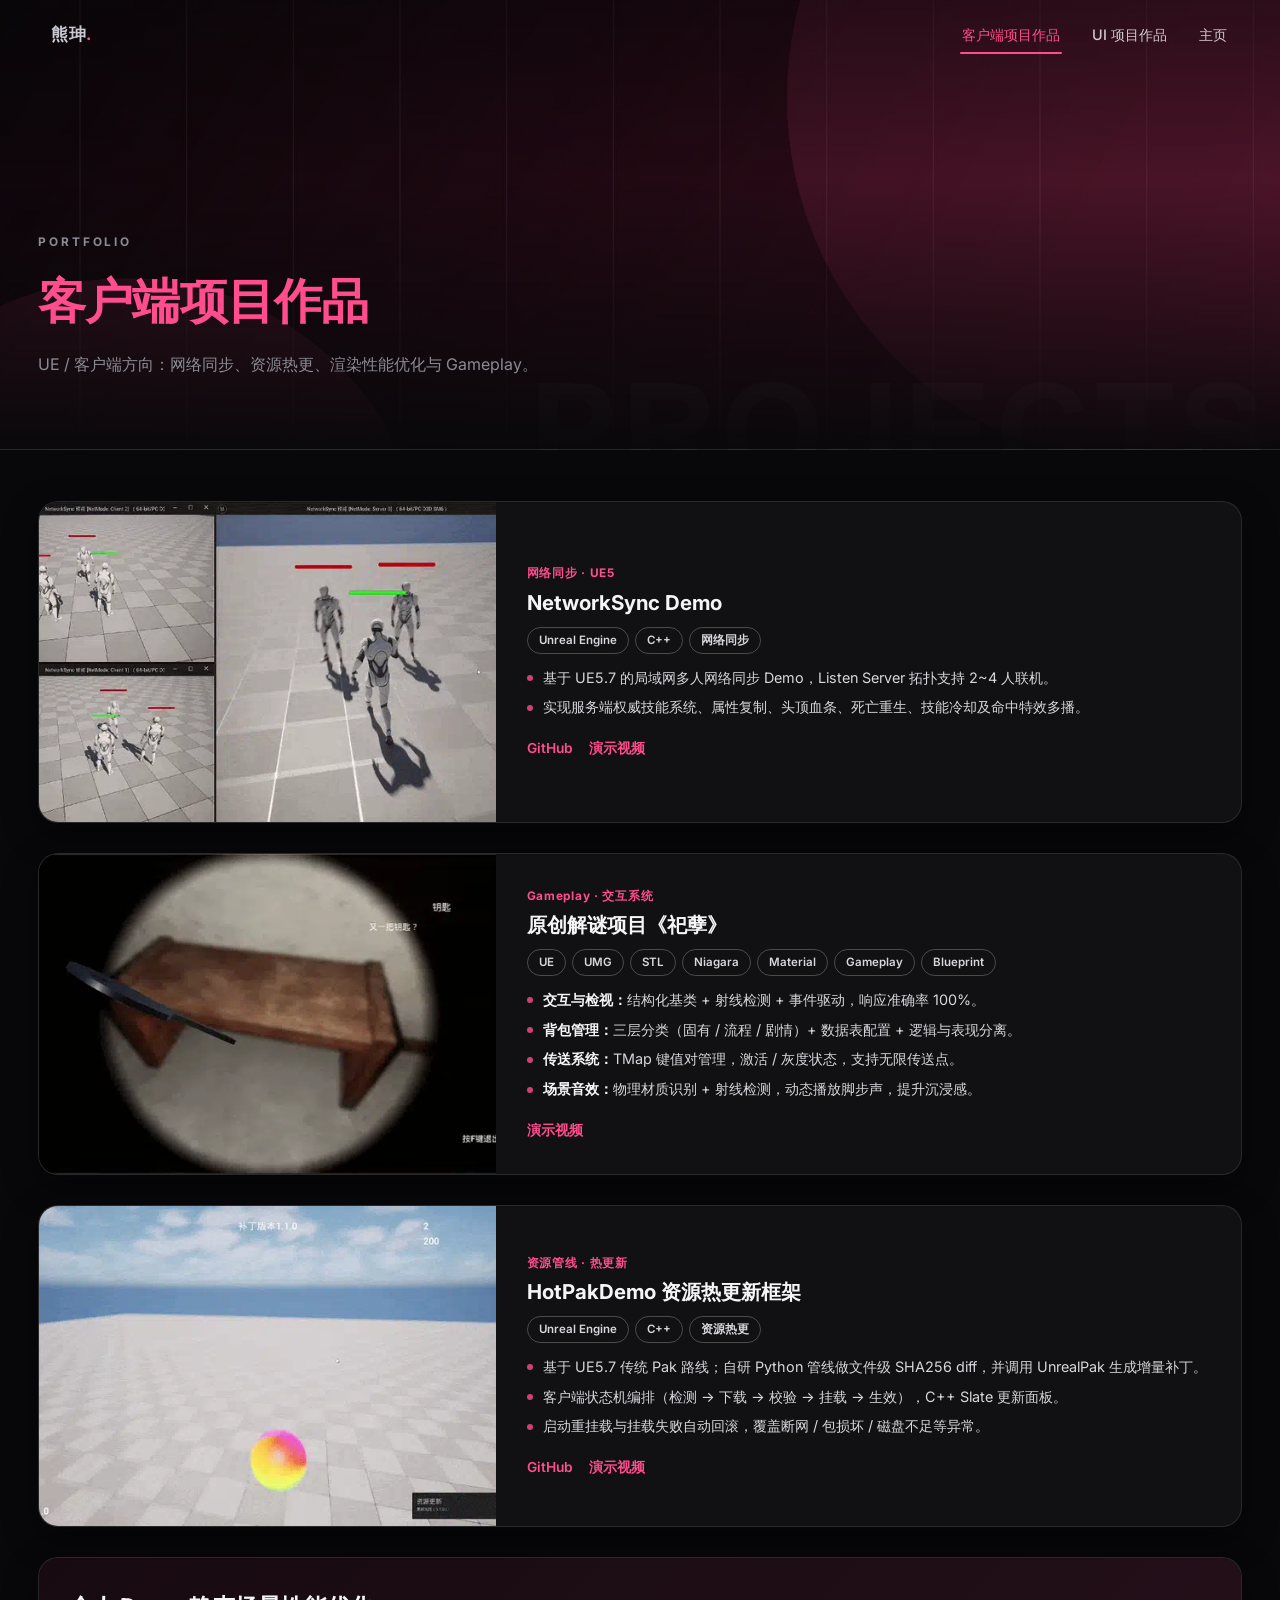
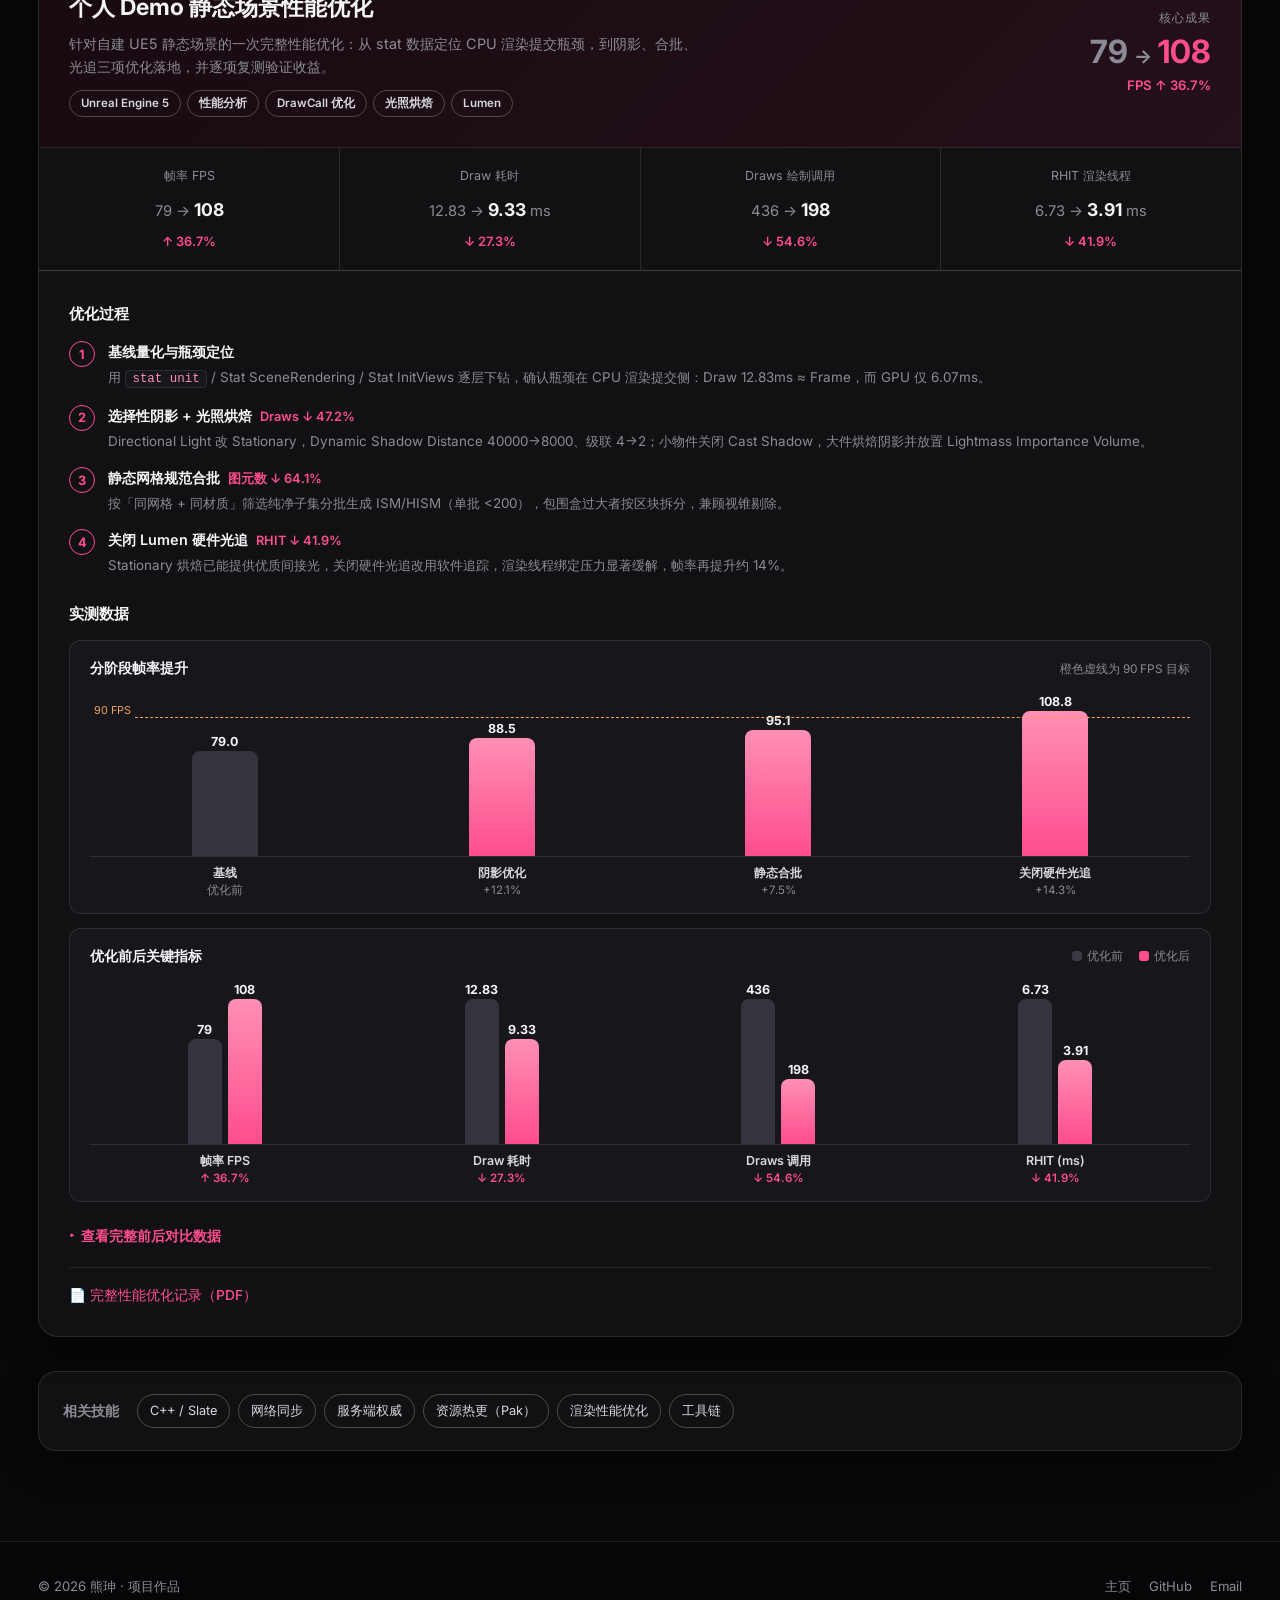
==== commit 56bc3c2f: "修改图片加载方式" ====
--- a/projects.html
+++ b/projects.html
@@ -10,6 +10,7 @@
     <link rel="preconnect" href="https://fonts.gstatic.com" crossorigin>
     <link href="https://fonts.googleapis.com/css2?family=Inter:wght@400;500;600;700&display=swap" rel="stylesheet">
     <link rel="stylesheet" href="assets/style.css">
+    <link rel="preload" as="image" href="assets/img/projects-banner.jpg" fetchpriority="high">
 </head>
 <body class="page-projects">
 
@@ -44,7 +45,7 @@
                 <!-- NetworkSync -->
                 <article class="card">
                     <div class="card-media">
-                        <img src="assets/img/client/project1.gif" alt="NetworkSync Demo 演示">
+                        <img src="assets/img/client/project1.webp" loading="lazy" decoding="async" width="640" height="376" alt="NetworkSync Demo 演示">
                     </div>
                     <div class="card-body">
                         <div class="kicker">网络同步 · UE5</div>
@@ -68,7 +69,7 @@
                 <!-- 祀孽 -->
                 <article class="card">
                     <div class="card-media">
-                        <img src="assets/img/client/project3.gif" alt="原创解谜项目《祀孽》演示">
+                        <img src="assets/img/client/project3.webp" loading="lazy" decoding="async" width="640" height="367" alt="原创解谜项目《祀孽》演示">
                     </div>
                     <div class="card-body">
                         <div class="kicker">Gameplay · 交互系统</div>
@@ -97,7 +98,7 @@
                 <!-- HotPak -->
                 <article class="card">
                     <div class="card-media">
-                        <img src="assets/img/client/project2.gif" alt="HotPakDemo 资源热更新演示">
+                        <img src="assets/img/client/project2.webp" loading="lazy" decoding="async" width="640" height="401" alt="HotPakDemo 资源热更新演示">
                     </div>
                     <div class="card-body">
                         <div class="kicker">资源管线 · 热更新</div>
@@ -244,9 +245,9 @@
                     <div class="card-media is-contain" data-carousel>
                         <div class="carousel">
                             <div class="carousel-track">
-                                <img class="carousel-slide" src="assets/img/ui/ui-exam-1.jpg" alt="考试答题界面：题目导航、选项与提交按钮">
-                                <img class="carousel-slide" src="assets/img/ui/ui-exam-2.jpg" alt="考试结果界面：分数、正确题数与答题分析">
-                                <img class="carousel-slide" src="assets/img/ui/ui-exam-3.jpg" alt="JSON 题库到 UMG 数据绑定的结构示意">
+                                <img class="carousel-slide" src="assets/img/ui/ui-exam-1.jpg" loading="lazy" decoding="async" width="1000" height="750" alt="考试答题界面：题目导航、选项与提交按钮">
+                                <img class="carousel-slide" src="assets/img/ui/ui-exam-2.jpg" loading="lazy" decoding="async" width="1000" height="750" alt="考试结果界面：分数、正确题数与答题分析">
+                                <img class="carousel-slide" src="assets/img/ui/ui-exam-3.jpg" loading="lazy" decoding="async" width="1000" height="750" alt="JSON 题库到 UMG 数据绑定的结构示意">
                             </div>
                             <div class="carousel-dots">
                                 <button class="carousel-dot is-active" type="button" aria-label="第 1 张：答题界面"></button>
@@ -274,9 +275,9 @@
                     <div class="card-media is-contain" data-carousel>
                         <div class="carousel">
                             <div class="carousel-track">
-                                <img class="carousel-slide" src="assets/img/ui/ui-bag-1.jpg" alt="背包主界面：分类页签、物品网格与详情面板">
-                                <img class="carousel-slide" src="assets/img/ui/ui-bag-2.jpg" alt="背包中的检视界面效果">
-                                <img class="carousel-slide" src="assets/img/ui/ui-bag-3.jpg" alt="阅读界面的效果">
+                                <img class="carousel-slide" src="assets/img/ui/ui-bag-1.jpg" loading="lazy" decoding="async" width="1000" height="626" alt="背包主界面：分类页签、物品网格与详情面板">
+                                <img class="carousel-slide" src="assets/img/ui/ui-bag-2.jpg" loading="lazy" decoding="async" width="1000" height="626" alt="背包中的检视界面效果">
+                                <img class="carousel-slide" src="assets/img/ui/ui-bag-3.jpg" loading="lazy" decoding="async" width="1000" height="626" alt="阅读界面的效果">
                             </div>
                             <div class="carousel-dots">
                                 <button class="carousel-dot is-active" type="button" aria-label="第 1 张：背包主界面"></button>
@@ -307,9 +308,9 @@
                     <div class="card-media is-contain" data-carousel>
                         <div class="carousel">
                             <div class="carousel-track">
-                                <img class="carousel-slide" src="assets/img/ui/ui-common-1.jpg" alt="Common UI 的 Game、Menu、Modal 三层结构与输入路由">
-                                <img class="carousel-slide" src="assets/img/ui/ui-common-2.jpg" alt="模态弹窗、输入屏蔽与焦点恢复示意">
-                                <img class="carousel-slide" src="assets/img/ui/ui-common-3.jpg" alt="Common UI 样式表、按钮与文本样式复用">
+                                <img class="carousel-slide" src="assets/img/ui/ui-common-1.jpg" loading="lazy" decoding="async" width="1000" height="566" alt="Common UI 的 Game、Menu、Modal 三层结构与输入路由">
+                                <img class="carousel-slide" src="assets/img/ui/ui-common-2.jpg" loading="lazy" decoding="async" width="1000" height="566" alt="模态弹窗、输入屏蔽与焦点恢复示意">
+                                <img class="carousel-slide" src="assets/img/ui/ui-common-3.jpg" loading="lazy" decoding="async" width="1000" height="566" alt="Common UI 样式表、按钮与文本样式复用">
                             </div>
                             <div class="carousel-dots">
                                 <button class="carousel-dot is-active" type="button" aria-label="第 1 张：分层与输入路由"></button>
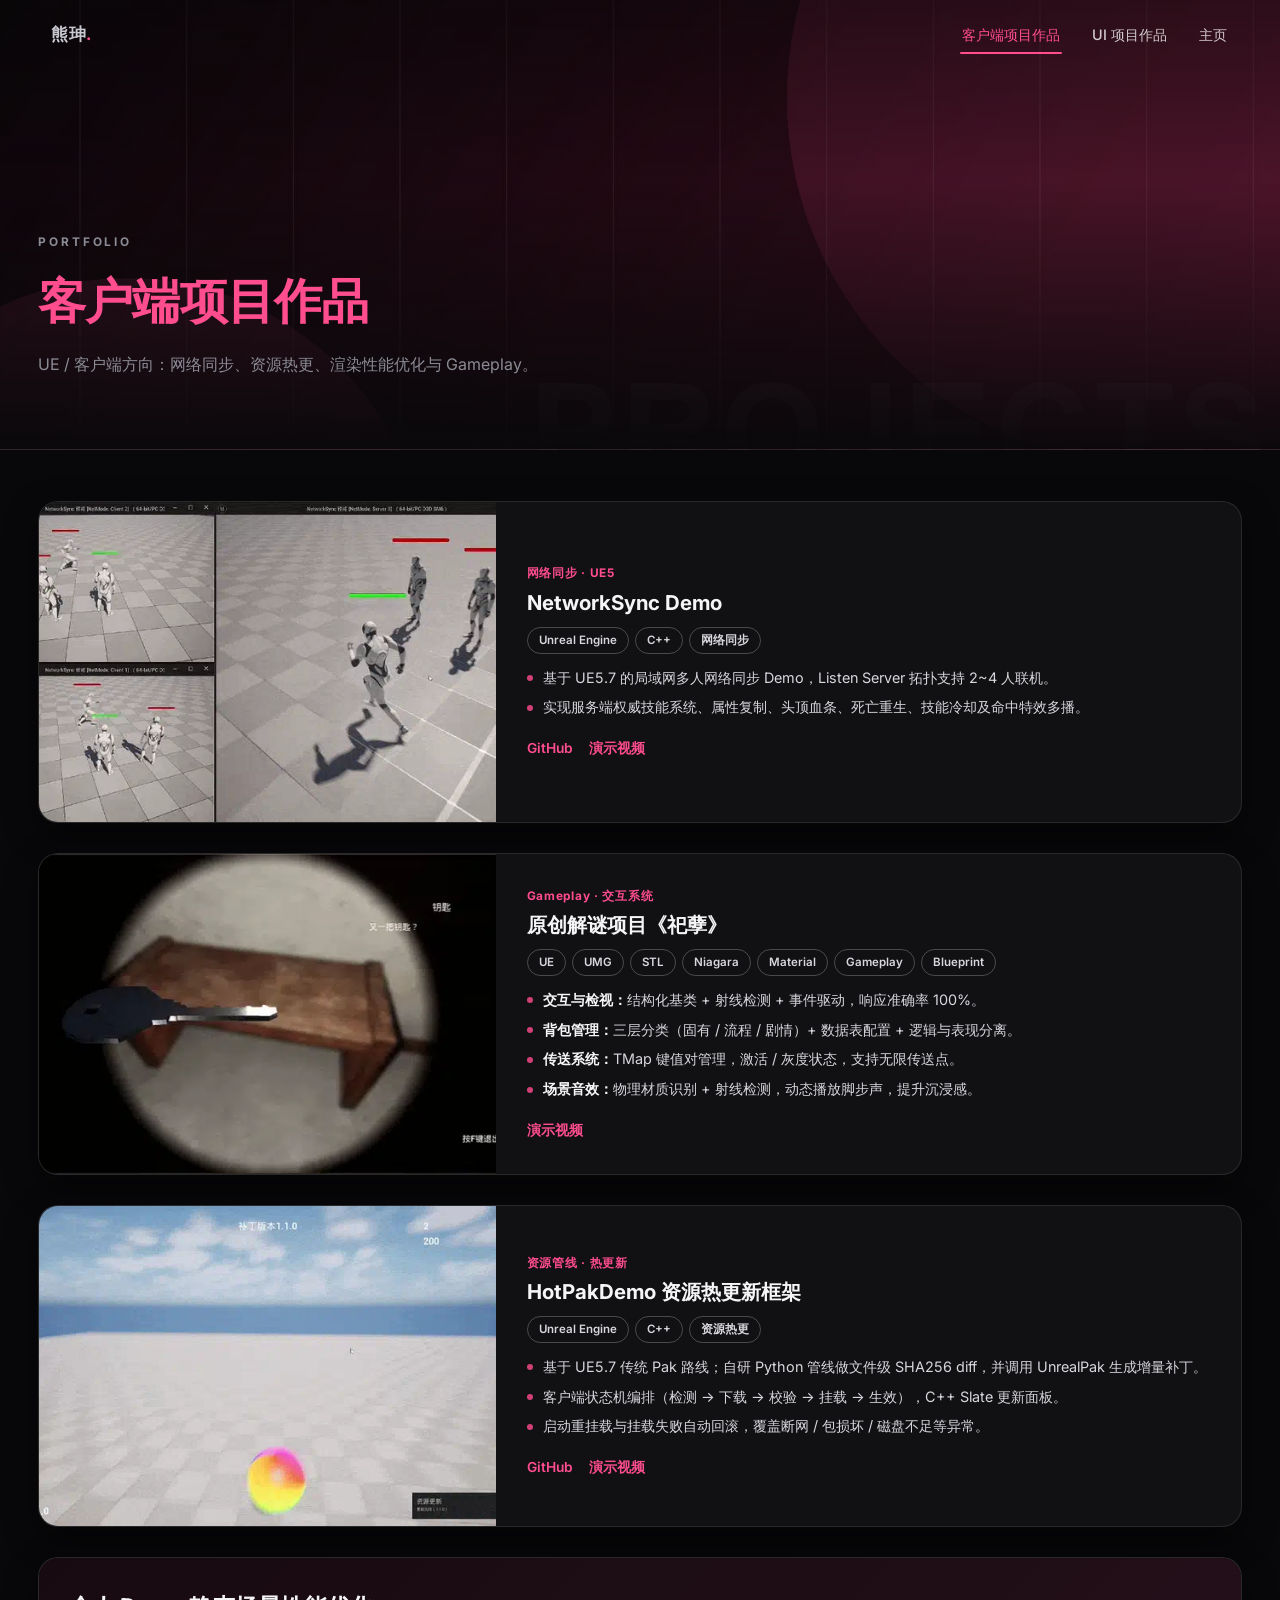
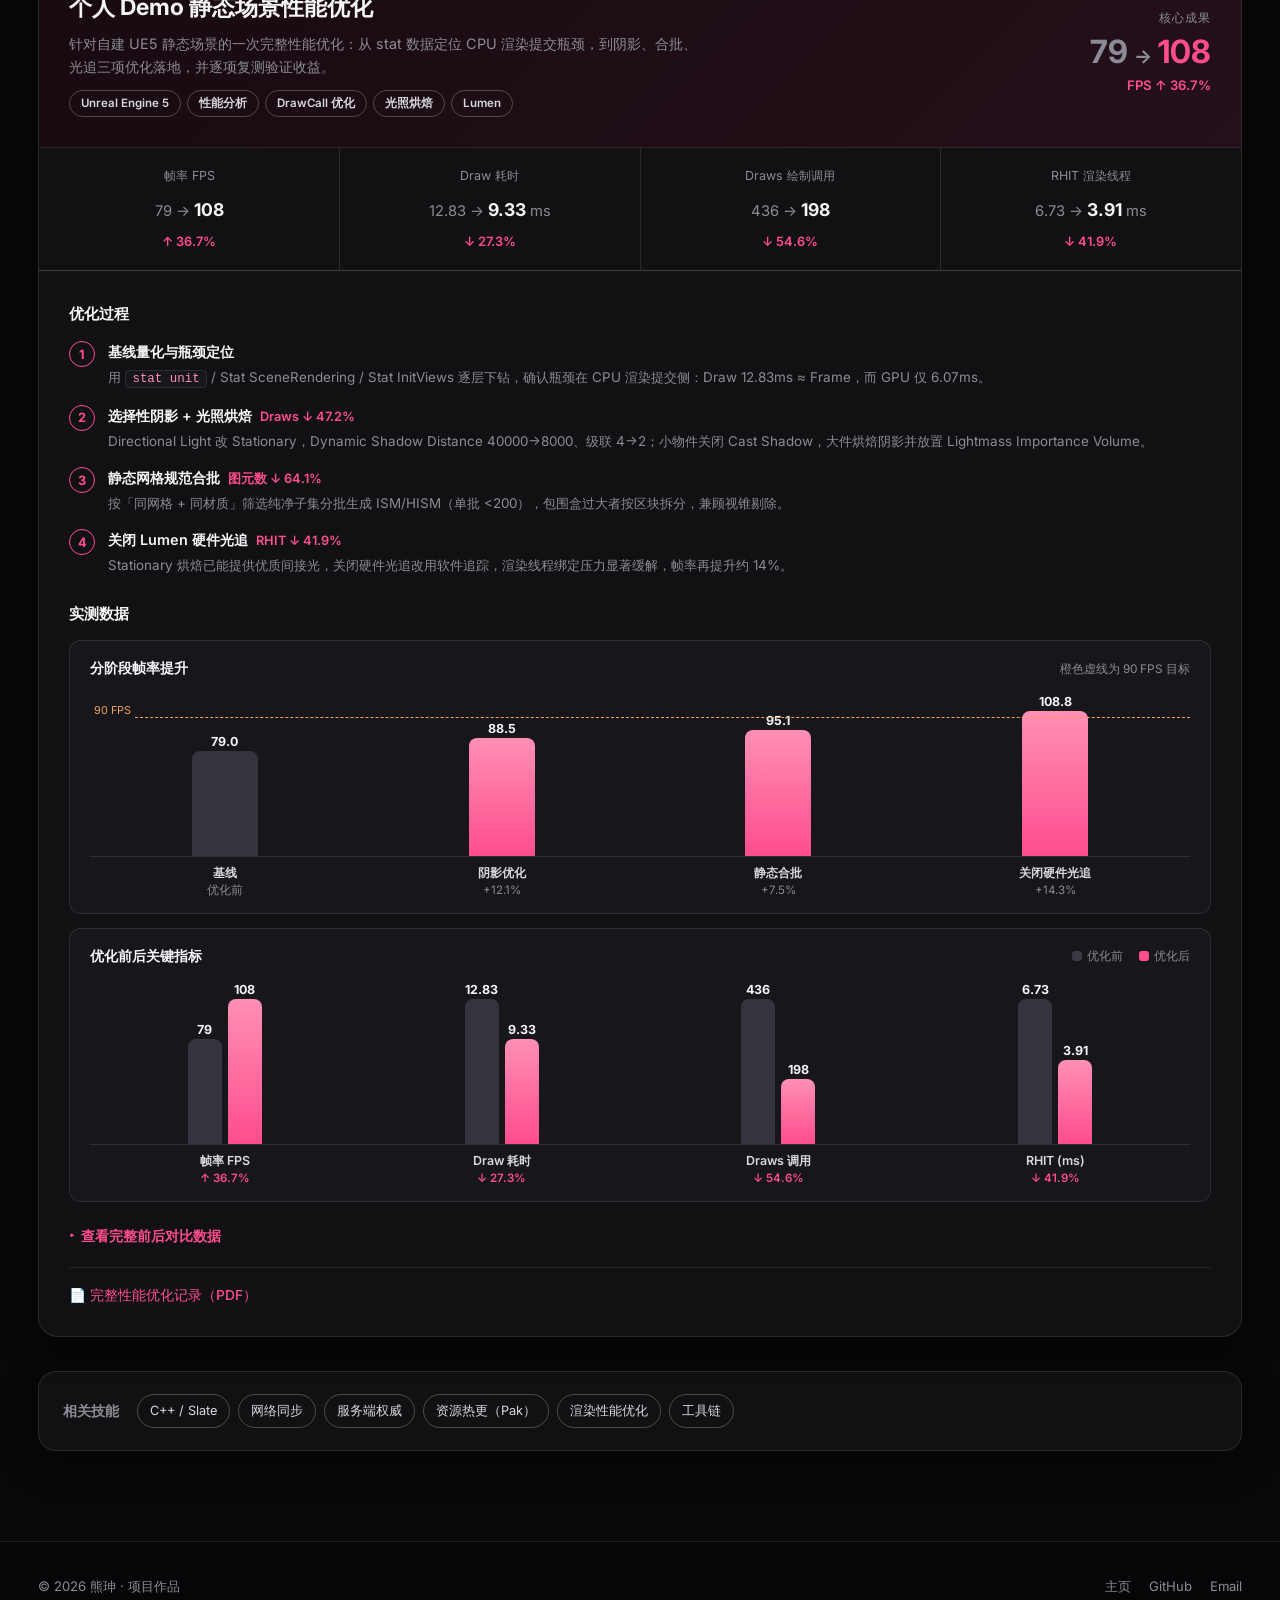
==== commit 866c61b7: "修改网址" ====
--- a/projects.html
+++ b/projects.html
@@ -90,7 +90,7 @@
                             <li><strong>场景音效：</strong>物理材质识别 + 射线检测，动态播放脚步声，提升沉浸感。</li>
                         </ul>
                         <div class="card-links">
-                            <a href="https://www.bilibili.com/video/BV1g8osBFEGW/" target="_blank" rel="noopener">演示视频</a>
+                            <a href="https://www.bilibili.com/video/BV1Bup46hE1B/?vd_source=54a3fe0864b012961aa26ec2aaa60e0f" target="_blank" rel="noopener">演示视频</a>
                         </div>
                     </div>
                 </article>
@@ -298,7 +298,7 @@
                             <li><strong>3D 检视与输入闭环：</strong>场景捕获 → 渲染纹理 → UI 材质显示模型，支持旋转 / 缩放 / 复位；四态输入管理，Tab 开关背包。</li>
                         </ul>
                         <div class="card-links">
-                            <a href="https://www.bilibili.com/video/BV1YRnH6qExg/" target="_blank" rel="noopener">演示视频</a>
+                            <a href="https://www.bilibili.com/video/BV1YRnH6qExg/?vd_source=54a3fe0864b012961aa26ec2aaa60e0f" target="_blank" rel="noopener">演示视频</a>
                         </div>
                     </div>
                 </article>
